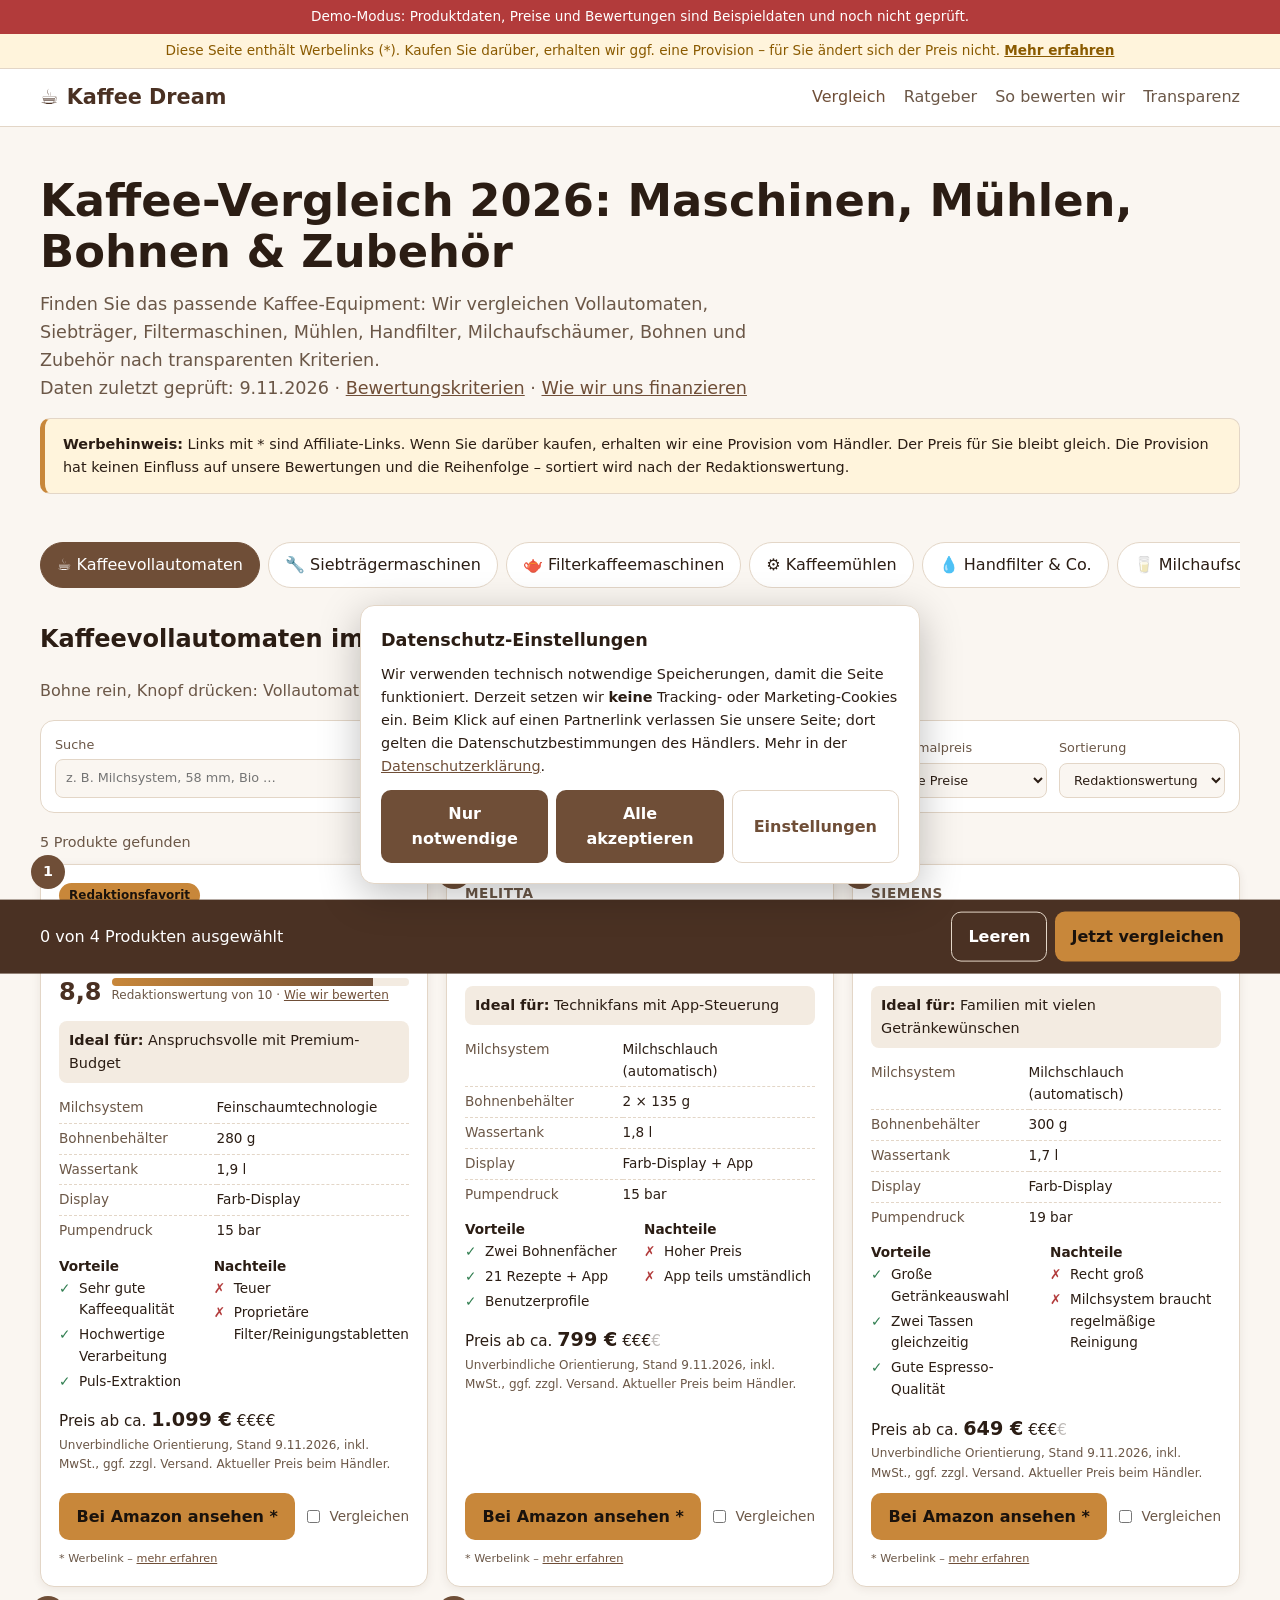
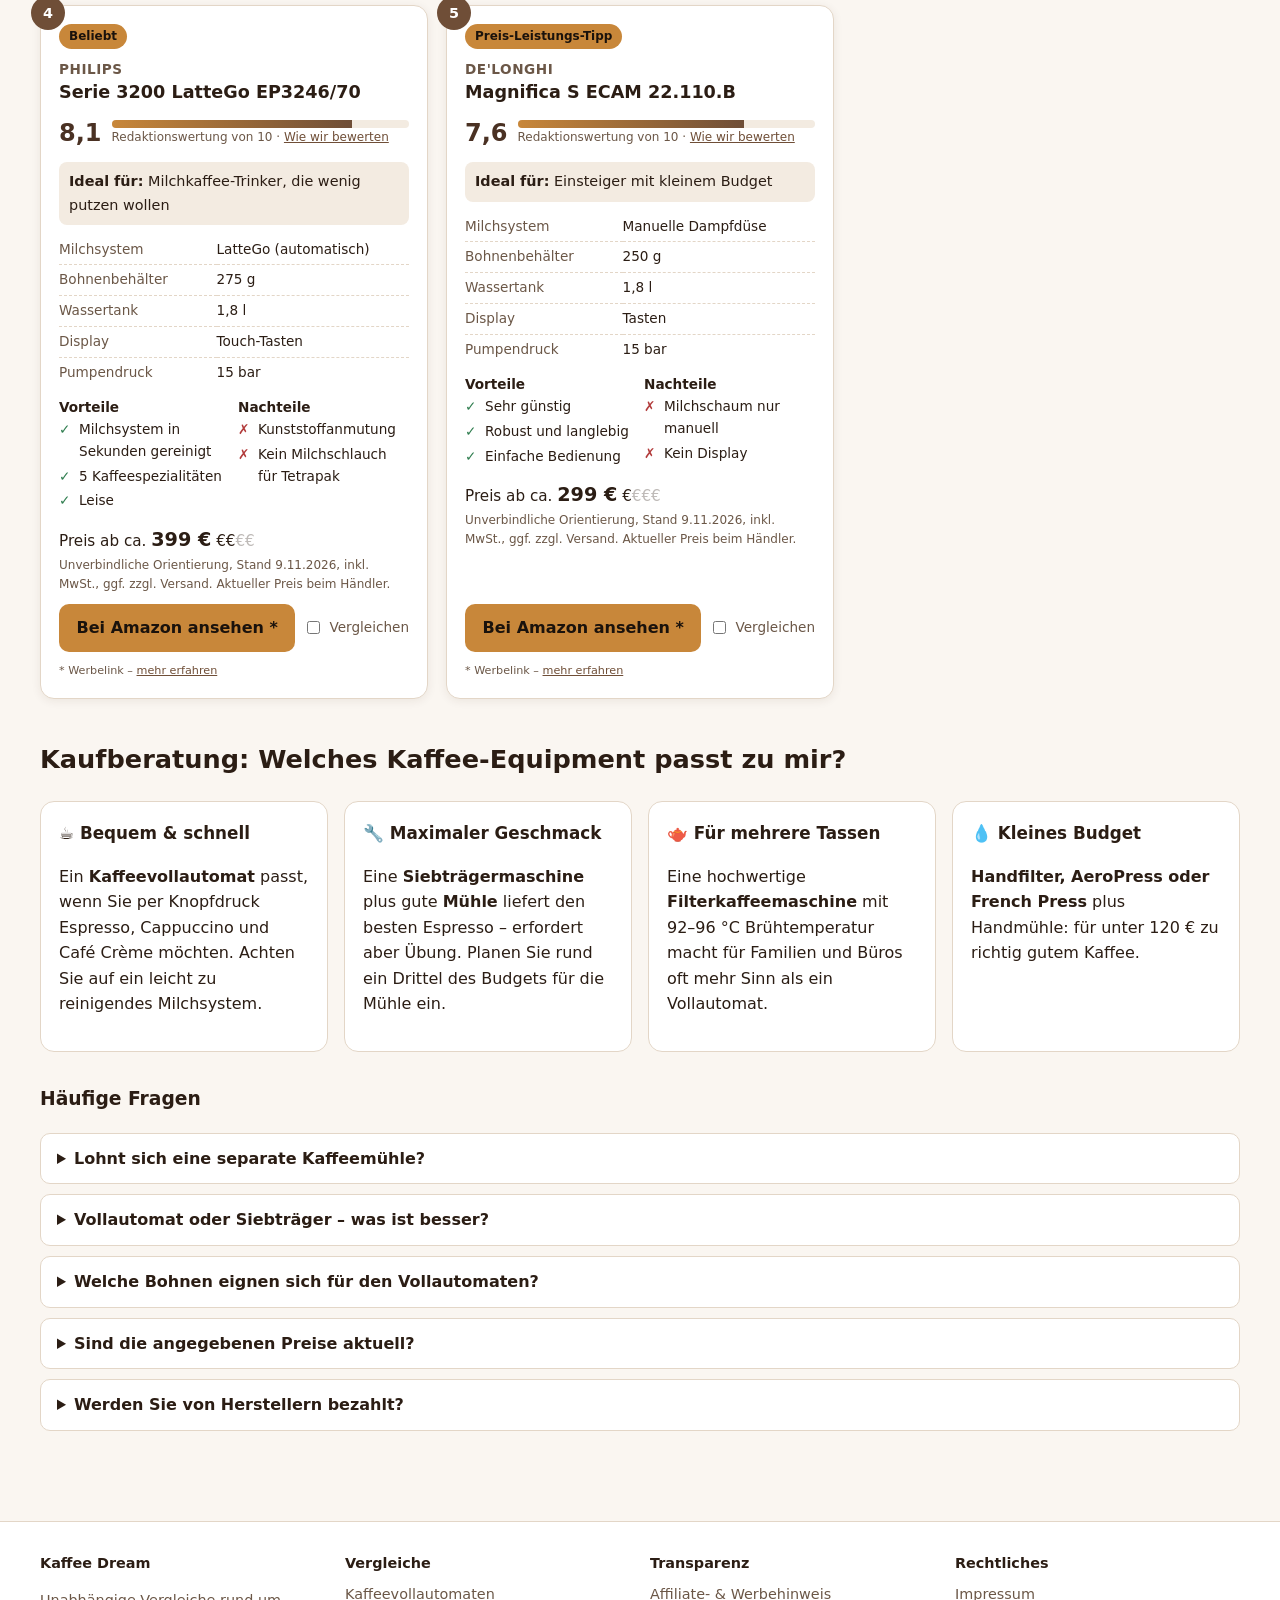
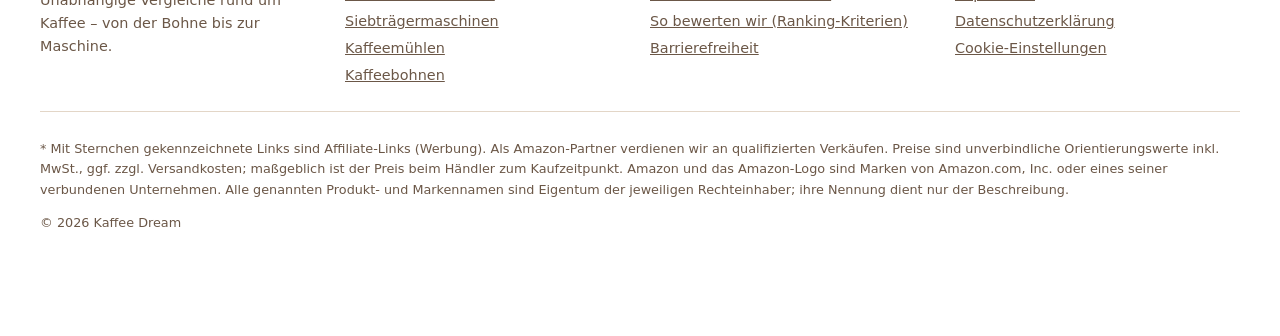
==== index.html @ 74e59c0d "Kaffee-Vergleichsseite für Affiliate-Marketing mit Rechtstexten - Vergleich für 8 Kategorien (Vollau" ====
<!DOCTYPE html>
<html lang="de">
<head>
<meta charset="utf-8">
<meta name="viewport" content="width=device-width, initial-scale=1">
<title>Kaffee-Vergleich 2026: Vollautomaten, Siebträger, Mühlen & Bohnen | Kaffee Dream</title>
<meta name="description" content="Kaffee-Vergleich: Vollautomaten, Siebträger, Filtermaschinen, Mühlen, Bohnen und Zubehör nach transparenten Kriterien. Mit Vergleichsfunktion.">
<meta name="referrer" content="strict-origin-when-cross-origin">
<link rel="stylesheet" href="assets/css/style.css">
<link rel="icon" href="data:image/svg+xml,%3Csvg xmlns='http://www.w3.org/2000/svg' viewBox='0 0 100 100'%3E%3Ctext y='.9em' font-size='90'%3E%E2%98%95%3C/text%3E%3C/svg%3E">
<script type="application/ld+json" id="schema-itemlist">{}</script>
</head>
<body>
<a class="skip-link" href="#main">Zum Inhalt springen</a>
<div class="ad-bar" role="note">Diese Seite enthält Werbelinks (*). Kaufen Sie darüber, erhalten wir ggf. eine Provision – für Sie ändert sich der Preis nicht. <a href="affiliate-hinweis.html">Mehr erfahren</a></div>
<header class="site-header">
  <div class="container">
    <a class="logo" href="index.html" aria-label="Kaffee Dream – Startseite"><span aria-hidden="true">☕</span> Kaffee Dream</a>
    <nav class="main-nav" aria-label="Hauptnavigation"><a href="index.html" aria-current="page">Vergleich</a><a href="index.html#ratgeber">Ratgeber</a><a href="testverfahren.html">So bewerten wir</a><a href="affiliate-hinweis.html">Transparenz</a></nav>
  </div>
</header>
<main id="main">
  <section class="hero container">
    <h1>Kaffee-Vergleich 2026: Maschinen, Mühlen, Bohnen &amp; Zubehör</h1>
    <p>Finden Sie das passende Kaffee-Equipment: Wir vergleichen Vollautomaten, Siebträger, Filtermaschinen, Mühlen, Handfilter, Milchaufschäumer, Bohnen und Zubehör nach transparenten Kriterien.</p>
    <p class="meta-line">Daten zuletzt geprüft: <span data-last-checked>–</span> · <a href="testverfahren.html">Bewertungskriterien</a> · <a href="affiliate-hinweis.html">Wie wir uns finanzieren</a></p>
    <div class="disclosure-box" role="note">
      <strong>Werbehinweis:</strong> Links mit * sind Affiliate-Links. Wenn Sie darüber kaufen, erhalten wir eine Provision vom Händler. Der Preis für Sie bleibt gleich. Die Provision hat keinen Einfluss auf unsere Bewertungen und die Reihenfolge – sortiert wird nach der Redaktionswertung.
    </div>
  </section>

  <section class="container" aria-labelledby="cat-title">
    <div class="tabs" id="tabs" role="tablist" aria-label="Produktkategorien"></div>
    <h2 id="cat-title">Vergleich</h2>
    <p class="cat-intro" id="cat-intro"></p>

    <form class="toolbar" onsubmit="return false" aria-label="Filter und Sortierung">
      <label class="grow">Suche
        <input type="search" id="search" placeholder="z. B. Milchsystem, 58 mm, Bio …" autocomplete="off">
      </label>
      <label>Maximalpreis
        <select id="maxprice">
          <option value="">Alle Preise</option>
          <option value="50">bis 50 €</option>
          <option value="150">bis 150 €</option>
          <option value="300">bis 300 €</option>
          <option value="500">bis 500 €</option>
          <option value="1000">bis 1.000 €</option>
        </select>
      </label>
      <label>Sortierung
        <select id="sort">
          <option value="score">Redaktionswertung</option>
          <option value="priceAsc">Preis aufsteigend</option>
          <option value="priceDesc">Preis absteigend</option>
          <option value="name">Name A–Z</option>
        </select>
      </label>
    </form>

    <p class="result-count" id="result-count" aria-live="polite"></p>
    <div class="grid" id="results" role="tabpanel"></div>
    <noscript><p class="empty">Für den interaktiven Vergleich wird JavaScript benötigt.</p></noscript>
  </section>

  <section class="section container" id="ratgeber" aria-labelledby="ratgeber-title">
    <h2 id="ratgeber-title">Kaufberatung: Welches Kaffee-Equipment passt zu mir?</h2>
    <div class="info-grid">
      <div class="info-box"><h3>☕ Bequem &amp; schnell</h3><p>Ein <strong>Kaffeevollautomat</strong> passt, wenn Sie per Knopfdruck Espresso, Cappuccino und Café Crème möchten. Achten Sie auf ein leicht zu reinigendes Milchsystem.</p></div>
      <div class="info-box"><h3>🔧 Maximaler Geschmack</h3><p>Eine <strong>Siebträgermaschine</strong> plus gute <strong>Mühle</strong> liefert den besten Espresso – erfordert aber Übung. Planen Sie rund ein Drittel des Budgets für die Mühle ein.</p></div>
      <div class="info-box"><h3>🫖 Für mehrere Tassen</h3><p>Eine hochwertige <strong>Filterkaffeemaschine</strong> mit 92–96 °C Brühtemperatur macht für Familien und Büros oft mehr Sinn als ein Vollautomat.</p></div>
      <div class="info-box"><h3>💧 Kleines Budget</h3><p><strong>Handfilter, AeroPress oder French Press</strong> plus Handmühle: für unter 120 € zu richtig gutem Kaffee.</p></div>
    </div>

    <h3 style="margin-top:32px">Häufige Fragen</h3>
    <details><summary>Lohnt sich eine separate Kaffeemühle?</summary><p>Ja, sobald Sie nicht mit einem Vollautomaten arbeiten. Frisch gemahlener Kaffee verliert sein Aroma innerhalb von Minuten – vorgemahlener Kaffee schmeckt spürbar flacher.</p></details>
    <details><summary>Vollautomat oder Siebträger – was ist besser?</summary><p>Das hängt von Ihren Prioritäten ab: Vollautomaten sind komfortabel, Siebträger bieten mehr Geschmack und Kontrolle. Wer wenig Zeit hat, ist mit einem Vollautomaten meist glücklicher.</p></details>
    <details><summary>Welche Bohnen eignen sich für den Vollautomaten?</summary><p>Mittel geröstete Bohnen ohne ölige Oberfläche. Sehr dunkle, ölige Röstungen können das Mahlwerk verkleben.</p></details>
    <details><summary>Sind die angegebenen Preise aktuell?</summary><p>Nein, nicht tagesaktuell. Die Preise sind unverbindliche Orientierungswerte zum angegebenen Stand. Den verbindlichen Preis sehen Sie beim Händler.</p></details>
    <details><summary>Werden Sie von Herstellern bezahlt?</summary><p>Nein. Wir finanzieren uns über Affiliate-Provisionen der Händler. Hersteller können keine Platzierungen kaufen. Details im <a href="affiliate-hinweis.html">Transparenzhinweis</a>.</p></details>
  </section>
</main>

<div class="compare-bar" id="compare-bar" aria-live="polite">
  <div class="container">
    <span id="compare-count"></span>
    <div style="display:flex;gap:8px">
      <button type="button" class="btn btn-ghost" id="compare-clear" style="color:inherit">Leeren</button>
      <button type="button" class="btn btn-primary" id="compare-open">Jetzt vergleichen</button>
    </div>
  </div>
</div>

<dialog id="compare-dialog" aria-labelledby="compare-title">
  <div class="dialog-head">
    <h2 id="compare-title">Produktvergleich</h2>
    <button type="button" class="btn btn-secondary" id="compare-close" aria-label="Vergleich schließen">✕</button>
  </div>
  <div class="dialog-body" id="compare-content"></div>
</dialog>
<footer class="site-footer">
  <div class="container">
    <div class="footer-grid">
      <div>
        <h4>Kaffee Dream</h4>
        <p>Unabhängige Vergleiche rund um Kaffee – von der Bohne bis zur Maschine.</p>
      </div>
      <div>
        <h4>Vergleiche</h4>
        <ul>
          <li><a href="index.html#vollautomat">Kaffeevollautomaten</a></li>
          <li><a href="index.html#siebtraeger">Siebträgermaschinen</a></li>
          <li><a href="index.html#muehle">Kaffeemühlen</a></li>
          <li><a href="index.html#bohnen">Kaffeebohnen</a></li>
        </ul>
      </div>
      <div>
        <h4>Transparenz</h4>
        <ul>
          <li><a href="affiliate-hinweis.html">Affiliate- &amp; Werbehinweis</a></li>
          <li><a href="testverfahren.html">So bewerten wir (Ranking-Kriterien)</a></li>
          <li><a href="barrierefreiheit.html">Barrierefreiheit</a></li>
        </ul>
      </div>
      <div>
        <h4>Rechtliches</h4>
        <ul>
          <li><a href="impressum.html">Impressum</a></li>
          <li><a href="datenschutz.html">Datenschutzerklärung</a></li>
          <li><button type="button" class="link-button" data-open-consent>Cookie-Einstellungen</button></li>
        </ul>
      </div>
    </div>
    <div class="footer-legal">
      <p>* Mit Sternchen gekennzeichnete Links sind Affiliate-Links (Werbung). Als Amazon-Partner verdienen wir an qualifizierten Verkäufen.
      Preise sind unverbindliche Orientierungswerte inkl. MwSt., ggf. zzgl. Versandkosten; maßgeblich ist der Preis beim Händler zum Kaufzeitpunkt.
      Amazon und das Amazon-Logo sind Marken von Amazon.com, Inc. oder eines seiner verbundenen Unternehmen. Alle genannten Produkt- und Markennamen sind Eigentum der jeweiligen Rechteinhaber; ihre Nennung dient nur der Beschreibung.</p>
      <p>© <span data-year>2026</span> Kaffee Dream</p>
    </div>
  </div>
</footer>
<script src="assets/js/config.js"></script>
<script src="assets/js/consent.js"></script>
<script src="data/products.js"></script>
<script src="assets/js/app.js"></script>
</body>
</html>
---- assets/css/style.css ----
/* Kaffee Dream – keine externen Fonts (DSGVO), nur Systemschriften */
:root {
  --bg: #faf6f1;
  --surface: #ffffff;
  --surface-2: #f3ebe1;
  --text: #2b1d14;
  --muted: #6b5747;
  --border: #e3d6c7;
  --brand: #6f4e37;
  --brand-strong: #4a3123;
  --accent: #c8873a;
  --ok: #2f7d4f;
  --bad: #b23b3b;
  --ad: #8a5a00;
  --ad-bg: #fff4dc;
  --radius: 14px;
  --shadow: 0 2px 10px rgba(60, 35, 15, .08);
  --font: system-ui, -apple-system, "Segoe UI", Roboto, "Helvetica Neue", Arial, sans-serif;
}
@media (prefers-color-scheme: dark) {
  :root {
    --bg: #17110d; --surface: #221913; --surface-2: #2c2119; --text: #f3e9df; --muted: #bba795;
    --border: #3c2e24; --brand: #d9a77a; --brand-strong: #f0c9a3; --accent: #e3a35a;
    --ok: #6cc58f; --bad: #ef7d7d; --ad: #ffd27a; --ad-bg: #3a2c10;
    --shadow: 0 2px 10px rgba(0,0,0,.4);
  }
}
* { box-sizing: border-box; }
html { scroll-behavior: smooth; }
body { margin: 0; font-family: var(--font); background: var(--bg); color: var(--text); line-height: 1.6; }
a { color: var(--brand); }
a:hover { color: var(--brand-strong); }
img { max-width: 100%; }
.container { width: min(1200px, 100% - 32px); margin-inline: auto; }
.sr-only { position: absolute; width: 1px; height: 1px; overflow: hidden; clip: rect(0 0 0 0); white-space: nowrap; }
.skip-link { position: absolute; left: -9999px; top: 8px; background: var(--brand); color: #fff; padding: 8px 14px; border-radius: 8px; z-index: 1000; }
.skip-link:focus { left: 8px; }
:focus-visible { outline: 3px solid var(--accent); outline-offset: 2px; }

/* Hinweisleisten */
.ad-bar { background: var(--ad-bg); color: var(--ad); font-size: .85rem; text-align: center; padding: 6px 12px; border-bottom: 1px solid var(--border); }
.ad-bar a { color: inherit; font-weight: 600; }
.demo-bar { background: #b23b3b; color: #fff; font-size: .85rem; text-align: center; padding: 6px 12px; }

/* Header */
.site-header { background: var(--surface); border-bottom: 1px solid var(--border); position: sticky; top: 0; z-index: 50; }
.site-header .container { display: flex; align-items: center; justify-content: space-between; gap: 16px; padding-block: 12px; flex-wrap: wrap; }
.logo { font-weight: 800; font-size: 1.3rem; text-decoration: none; color: var(--brand-strong); display: flex; align-items: center; gap: 8px; }
.main-nav { display: flex; gap: 18px; flex-wrap: wrap; }
.main-nav a { text-decoration: none; color: var(--muted); font-weight: 500; }
.main-nav a:hover, .main-nav a[aria-current="page"] { color: var(--brand); }

/* Hero */
.hero { padding: 48px 0 24px; }
.hero h1 { font-size: clamp(1.8rem, 4vw, 2.8rem); line-height: 1.15; margin: 0 0 12px; }
.hero p { color: var(--muted); max-width: 720px; font-size: 1.1rem; margin: 0; }
.meta-line { font-size: .85rem; color: var(--muted); margin-top: 14px; }

/* Kategorie-Tabs */
.tabs { display: flex; gap: 8px; overflow-x: auto; padding: 8px 0 12px; scrollbar-width: thin; }
.tab { position: relative; flex: 0 0 auto; border: 1px solid var(--border); background: var(--surface); color: var(--text); padding: 9px 16px; border-radius: 999px; cursor: pointer; font: inherit; font-weight: 500; }
.tab[aria-selected="true"] { background: var(--brand); color: #fff; border-color: var(--brand); }
@media (prefers-color-scheme: dark) { .tab[aria-selected="true"] { color: #1a120c; } }

/* Filter */
.toolbar { display: flex; gap: 12px; flex-wrap: wrap; align-items: end; background: var(--surface); border: 1px solid var(--border); border-radius: var(--radius); padding: 14px; margin-bottom: 18px; }
.toolbar label { display: flex; flex-direction: column; font-size: .8rem; color: var(--muted); gap: 4px; }
.toolbar input, .toolbar select { font: inherit; padding: 8px 10px; border-radius: 8px; border: 1px solid var(--border); background: var(--bg); color: var(--text); min-width: 160px; }
.toolbar .grow { flex: 1 1 220px; }
.toolbar .grow input { width: 100%; }
.cat-intro { color: var(--muted); margin: 0 0 16px; }
.result-count { font-size: .9rem; color: var(--muted); margin-bottom: 10px; }

/* Produktkarten */
.grid { display: grid; grid-template-columns: repeat(auto-fill, minmax(290px, 1fr)); gap: 18px; }
.card { background: var(--surface); border: 1px solid var(--border); border-radius: var(--radius); box-shadow: var(--shadow); padding: 18px; display: flex; flex-direction: column; gap: 10px; position: relative; }
.card .rank { position: absolute; top: -10px; left: -10px; background: var(--brand); color: #fff; width: 34px; height: 34px; border-radius: 50%; display: grid; place-items: center; font-weight: 700; font-size: .9rem; }
@media (prefers-color-scheme: dark) { .card .rank { color: #1a120c; } }
.badge { align-self: flex-start; background: var(--accent); color: #1a120c; font-size: .75rem; font-weight: 700; padding: 3px 10px; border-radius: 999px; }
.card h3 { margin: 0; font-size: 1.1rem; line-height: 1.3; }
.card .brand { color: var(--muted); font-size: .85rem; font-weight: 600; text-transform: uppercase; letter-spacing: .04em; }
.score { display: flex; align-items: center; gap: 10px; }
.score-num { font-size: 1.5rem; font-weight: 800; color: var(--brand-strong); }
.score-bar { flex: 1; height: 8px; background: var(--surface-2); border-radius: 99px; overflow: hidden; }
.score-bar span { display: block; height: 100%; background: linear-gradient(90deg, var(--accent), var(--brand)); }
.score-label { font-size: .75rem; color: var(--muted); }
.bestfor { font-size: .9rem; background: var(--surface-2); padding: 8px 10px; border-radius: 8px; }
.specs { width: 100%; border-collapse: collapse; font-size: .85rem; }
.specs th { text-align: left; color: var(--muted); font-weight: 500; padding: 4px 8px 4px 0; width: 45%; vertical-align: top; }
.specs td { padding: 4px 0; }
.specs tr + tr { border-top: 1px dashed var(--border); }
.proscons { display: grid; grid-template-columns: 1fr 1fr; gap: 8px; font-size: .85rem; }
.proscons ul { margin: 0; padding-left: 0; list-style: none; }
.proscons li { padding-left: 20px; position: relative; margin-bottom: 3px; }
.pros li::before { content: "✓"; position: absolute; left: 0; color: var(--ok); font-weight: 700; }
.cons li::before { content: "✗"; position: absolute; left: 0; color: var(--bad); font-weight: 700; }
.price { font-size: .95rem; }
.price strong { font-size: 1.2rem; }
.price small { display: block; color: var(--muted); font-size: .75rem; }
.card-actions { display: flex; gap: 8px; align-items: center; margin-top: auto; flex-wrap: wrap; }
.btn { display: inline-flex; align-items: center; justify-content: center; gap: 6px; border: 0; border-radius: 10px; padding: 11px 16px; font: inherit; font-weight: 700; cursor: pointer; text-decoration: none; }
.btn-primary { background: var(--accent); color: #1a120c; flex: 1; }
.btn-primary:hover { filter: brightness(1.05); color: #1a120c; }
.btn-secondary { background: var(--surface-2); color: var(--text); border: 1px solid var(--border); }
.btn-ghost { background: transparent; color: var(--brand); border: 1px solid var(--border); }
.compare-toggle { display: flex; align-items: center; gap: 6px; font-size: .85rem; color: var(--muted); cursor: pointer; }
.ad-note { font-size: .7rem; color: var(--muted); }
.empty { padding: 40px; text-align: center; color: var(--muted); }

/* Vergleichsleiste */
.compare-bar { position: fixed; bottom: 0; left: 0; right: 0; background: var(--brand-strong); color: #fff; padding: 12px 0; z-index: 60; transform: translateY(100%); transition: transform .25s; }
.compare-bar.visible { transform: translateY(0); }
.compare-bar .container { display: flex; align-items: center; justify-content: space-between; gap: 12px; flex-wrap: wrap; }
.compare-bar .btn-primary { flex: 0 0 auto; }
@media (prefers-color-scheme: dark) { .compare-bar { color: #1a120c; } }

/* Dialog / Vergleichstabelle */
dialog { border: 0; border-radius: var(--radius); padding: 0; max-width: min(1100px, 96vw); width: 100%; background: var(--surface); color: var(--text); box-shadow: 0 20px 60px rgba(0,0,0,.35); }
dialog::backdrop { background: rgba(20, 10, 5, .55); }
.dialog-head { display: flex; justify-content: space-between; align-items: center; padding: 16px 20px; border-bottom: 1px solid var(--border); position: sticky; top: 0; background: var(--surface); }
.dialog-head h2 { margin: 0; font-size: 1.2rem; }
.dialog-body { padding: 16px 20px 20px; overflow-x: auto; }
.compare-table { border-collapse: collapse; width: 100%; min-width: 600px; font-size: .9rem; }
.compare-table th, .compare-table td { border-bottom: 1px solid var(--border); padding: 10px; text-align: left; vertical-align: top; }
.compare-table thead th { background: var(--surface-2); }
.compare-table tbody th { color: var(--muted); font-weight: 500; width: 160px; }
.best { color: var(--ok); font-weight: 700; }

/* Infoboxen & Ratgeber */
.section { padding: 40px 0; }
.section h2 { font-size: 1.6rem; margin-top: 0; }
.info-grid { display: grid; grid-template-columns: repeat(auto-fit, minmax(240px, 1fr)); gap: 16px; }
.info-box { background: var(--surface); border: 1px solid var(--border); border-radius: var(--radius); padding: 18px; }
.info-box h3 { margin-top: 0; font-size: 1.05rem; }
.disclosure-box { background: var(--ad-bg); border: 1px solid var(--border); border-left: 5px solid var(--accent); border-radius: 10px; padding: 14px 18px; font-size: .9rem; margin: 16px 0; }
details { background: var(--surface); border: 1px solid var(--border); border-radius: 10px; padding: 12px 16px; margin-bottom: 10px; }
summary { cursor: pointer; font-weight: 600; }

/* Rechtstexte */
.legal { max-width: 820px; padding: 32px 0 60px; }
.legal h1 { font-size: 2rem; }
.legal h2 { margin-top: 2em; font-size: 1.3rem; }
.legal h3 { margin-top: 1.5em; font-size: 1.05rem; }
.legal .placeholder { background: #ffe9a8; color: #5b3d00; padding: 0 4px; border-radius: 4px; }
.legal table { border-collapse: collapse; width: 100%; font-size: .9rem; }
.legal td, .legal th { border: 1px solid var(--border); padding: 8px; text-align: left; vertical-align: top; }

/* Footer */
.site-footer { background: var(--surface); border-top: 1px solid var(--border); margin-top: 40px; padding: 30px 0 90px; font-size: .9rem; color: var(--muted); }
.footer-grid { display: grid; grid-template-columns: repeat(auto-fit, minmax(200px, 1fr)); gap: 20px; }
.site-footer h4 { color: var(--text); margin: 0 0 8px; }
.site-footer ul { list-style: none; padding: 0; margin: 0; }
.site-footer li { margin-bottom: 4px; }
.site-footer a { color: var(--muted); }
.link-button { background: none; border: 0; padding: 0; font: inherit; color: var(--muted); text-decoration: underline; cursor: pointer; }
.footer-legal { margin-top: 20px; font-size: .8rem; border-top: 1px solid var(--border); padding-top: 14px; }

/* Cookie-Banner */
.consent { position: fixed; inset: auto 16px 16px 16px; max-width: 560px; margin-inline: auto; background: var(--surface); color: var(--text); border: 1px solid var(--border); border-radius: var(--radius); box-shadow: 0 10px 40px rgba(0,0,0,.25); padding: 20px; z-index: 100; }
.consent[hidden] { display: none; }
.consent h2 { margin: 0 0 8px; font-size: 1.1rem; }
.consent p { margin: 0 0 12px; font-size: .9rem; }
.consent-options { display: none; margin: 10px 0; }
.consent.show-options .consent-options { display: block; }
.consent-options label { display: flex; gap: 10px; align-items: flex-start; padding: 8px 0; border-top: 1px solid var(--border); font-size: .9rem; }
.consent-actions { display: flex; gap: 8px; flex-wrap: wrap; }
.consent-actions .btn { flex: 1 1 140px; }
/* Gleichwertige Gestaltung von Annehmen/Ablehnen (keine Dark Patterns) */
.consent-actions .btn-accept, .consent-actions .btn-reject { background: var(--brand); color: #fff; }
@media (prefers-color-scheme: dark) { .consent-actions .btn-accept, .consent-actions .btn-reject { color: #1a120c; } }

@media (max-width: 600px) {
  .proscons { grid-template-columns: 1fr; }
  .main-nav { gap: 12px; font-size: .9rem; }
}
@media print {
  .site-header, .compare-bar, .consent, .tabs, .toolbar { display: none !important; }
}
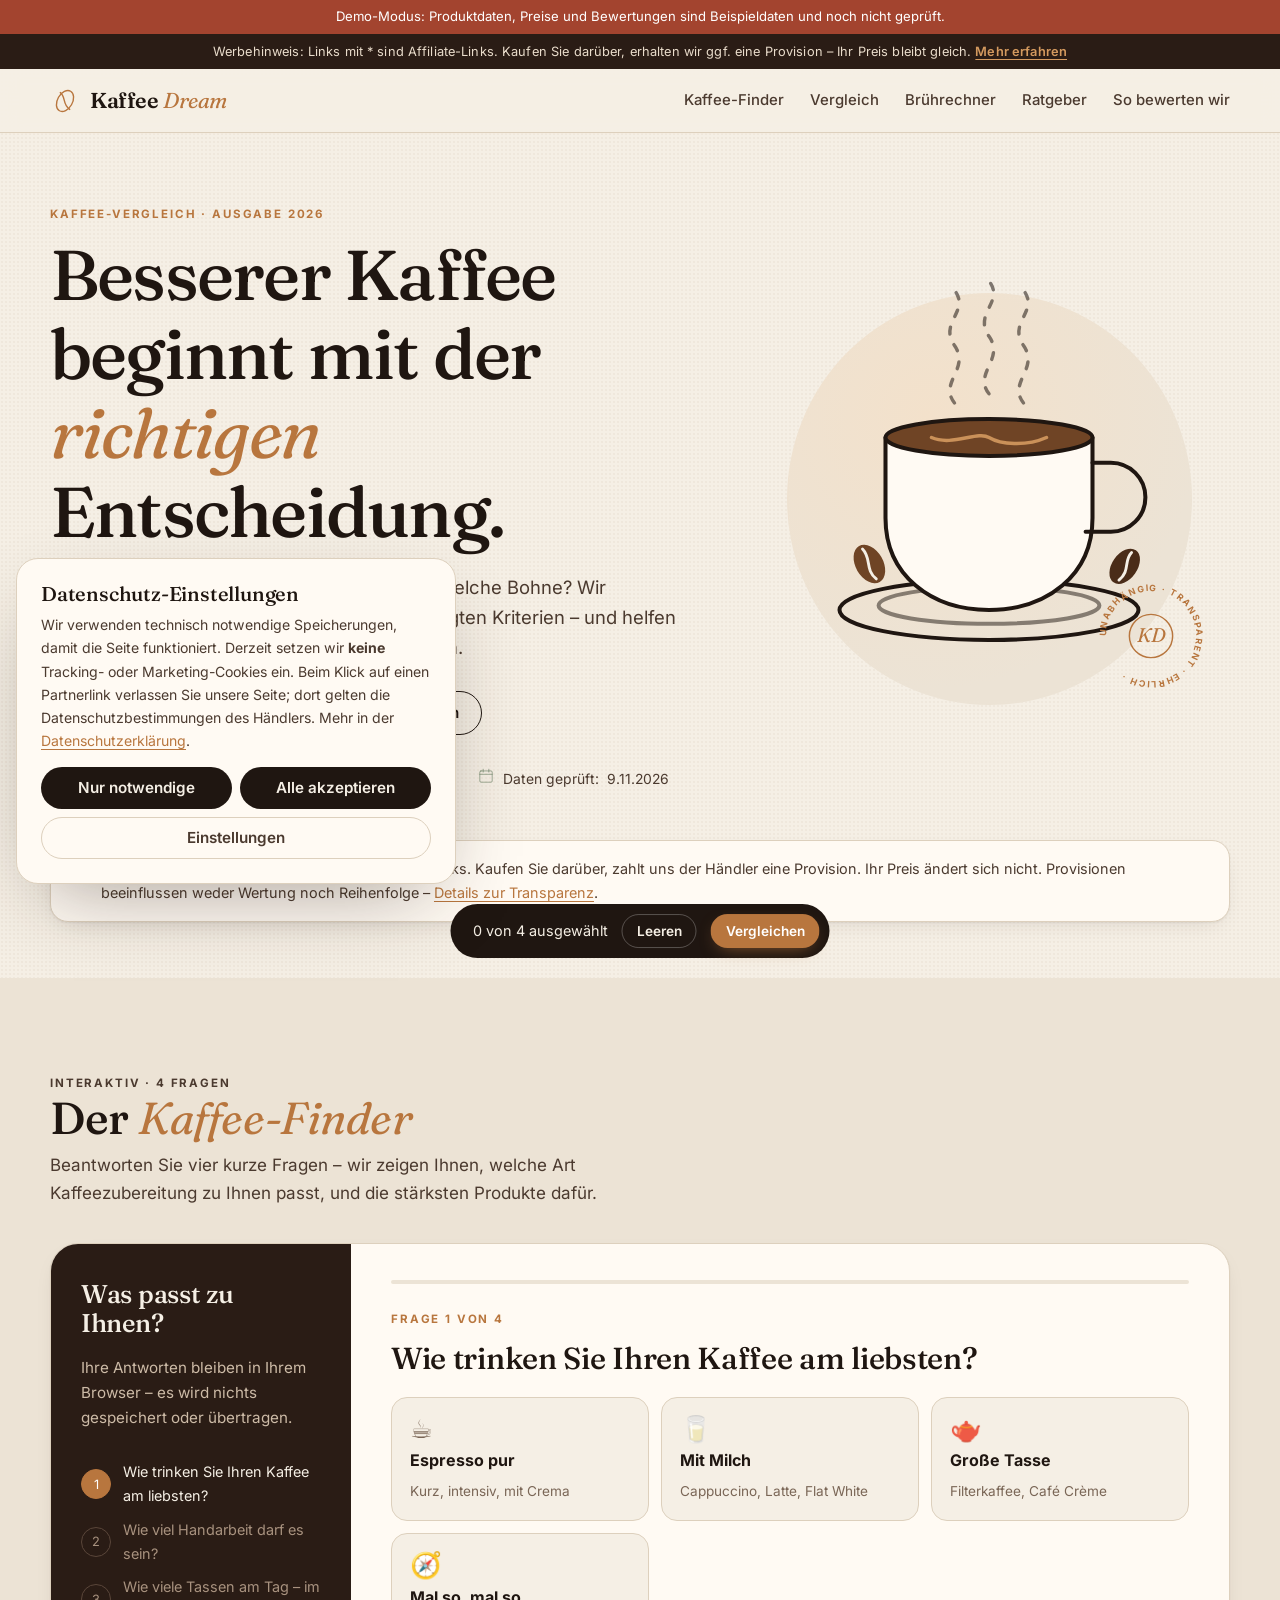
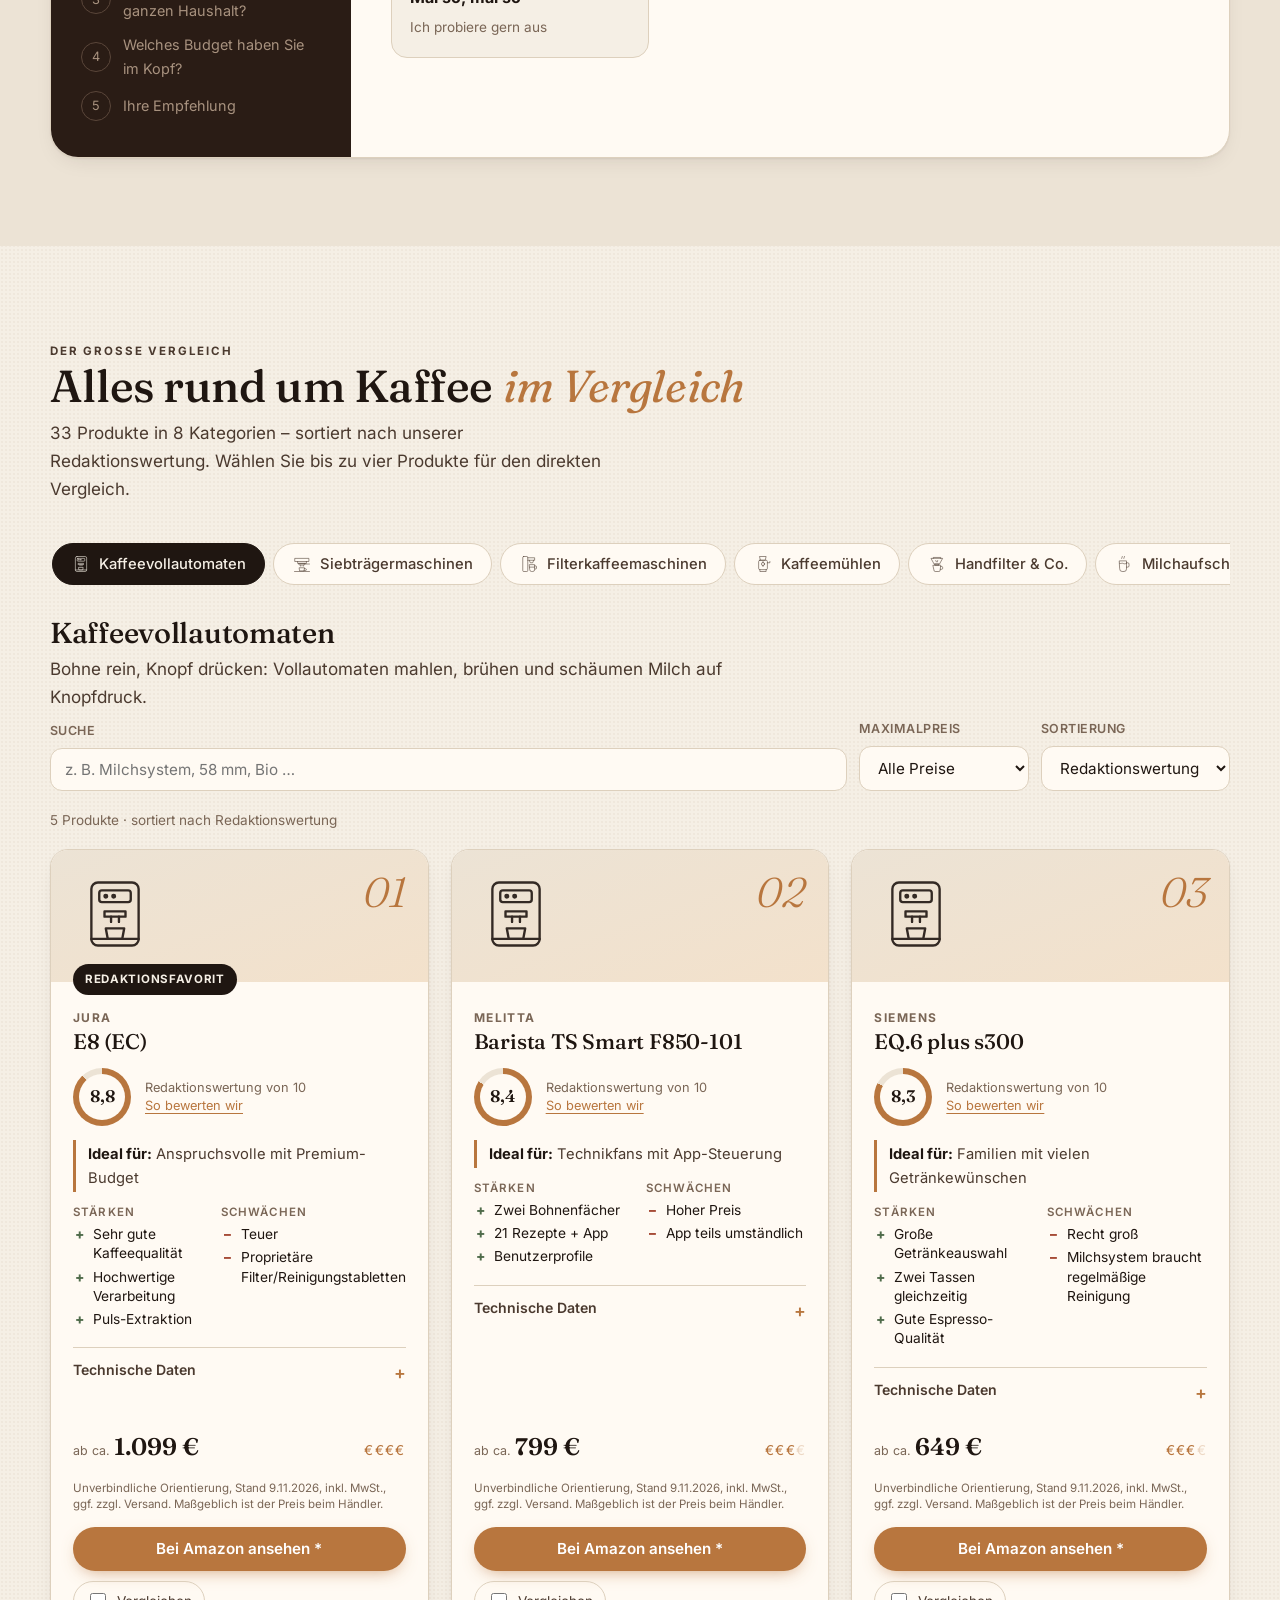
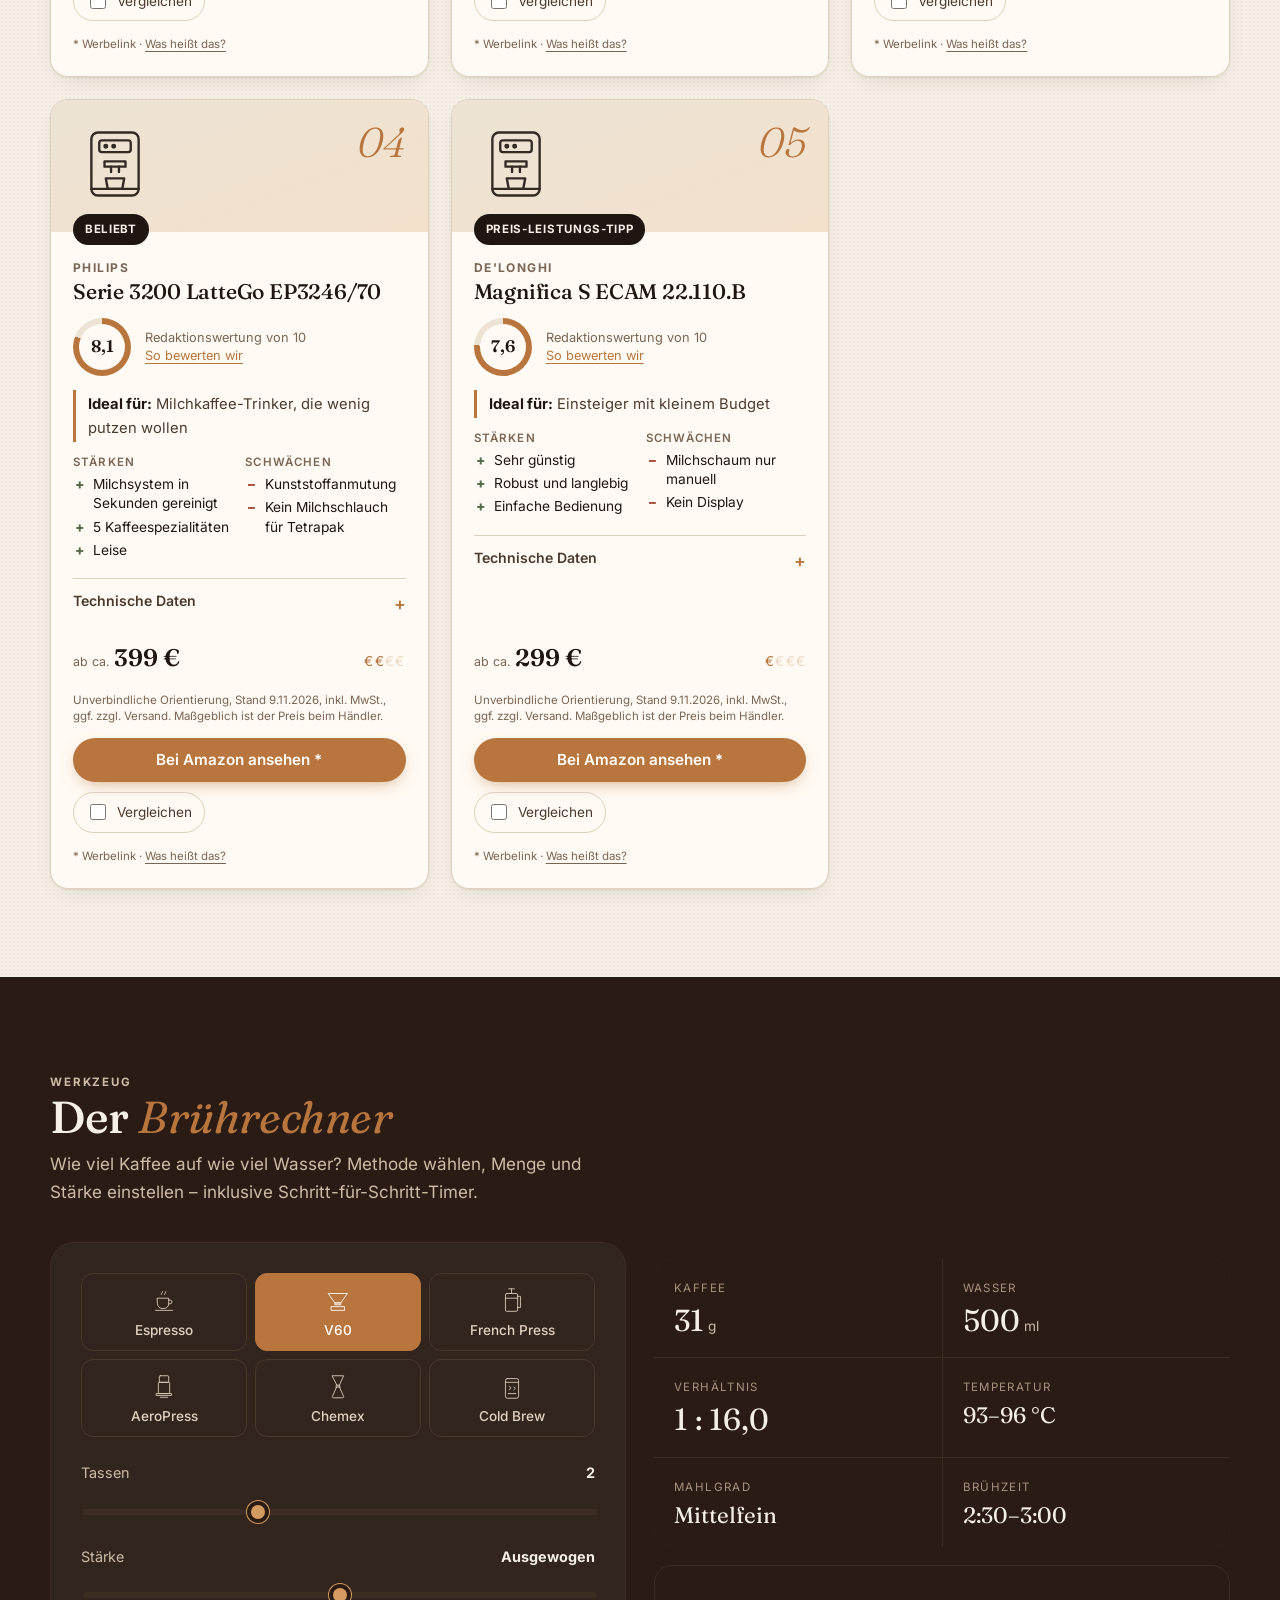
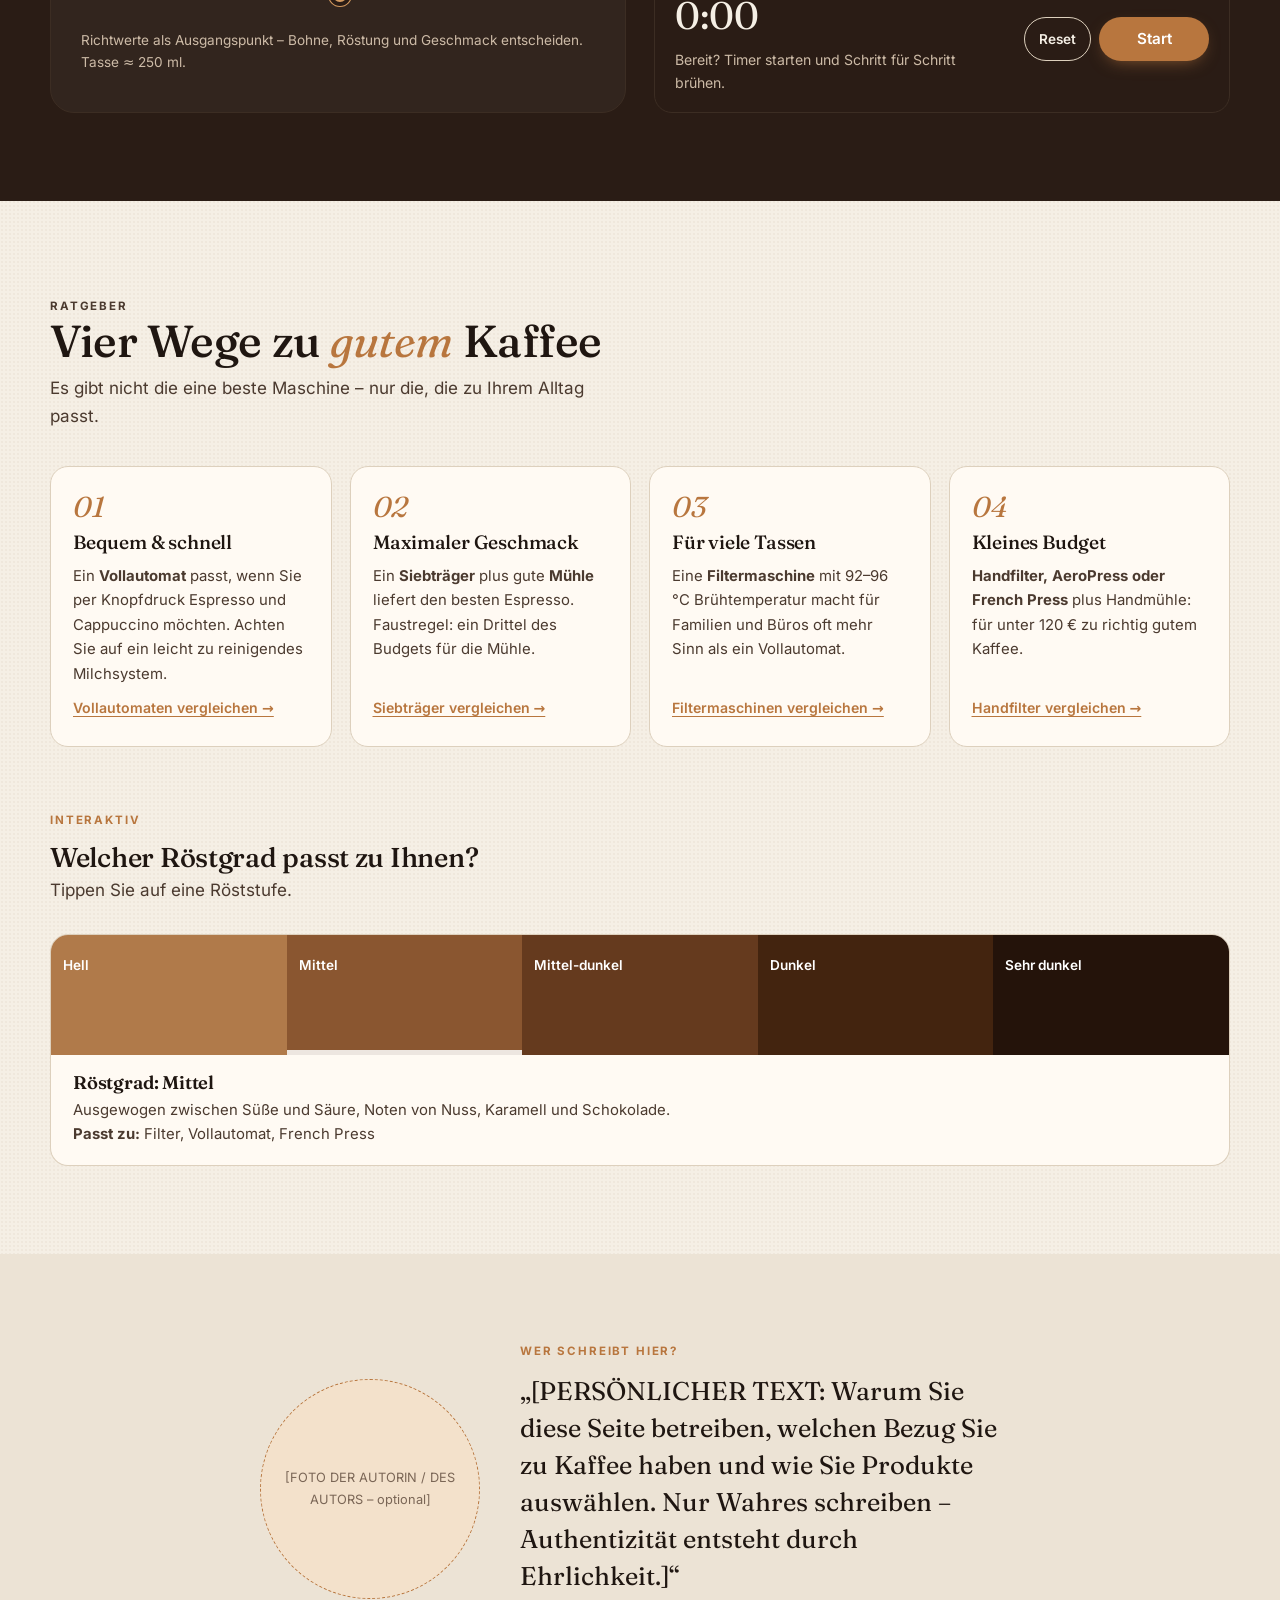
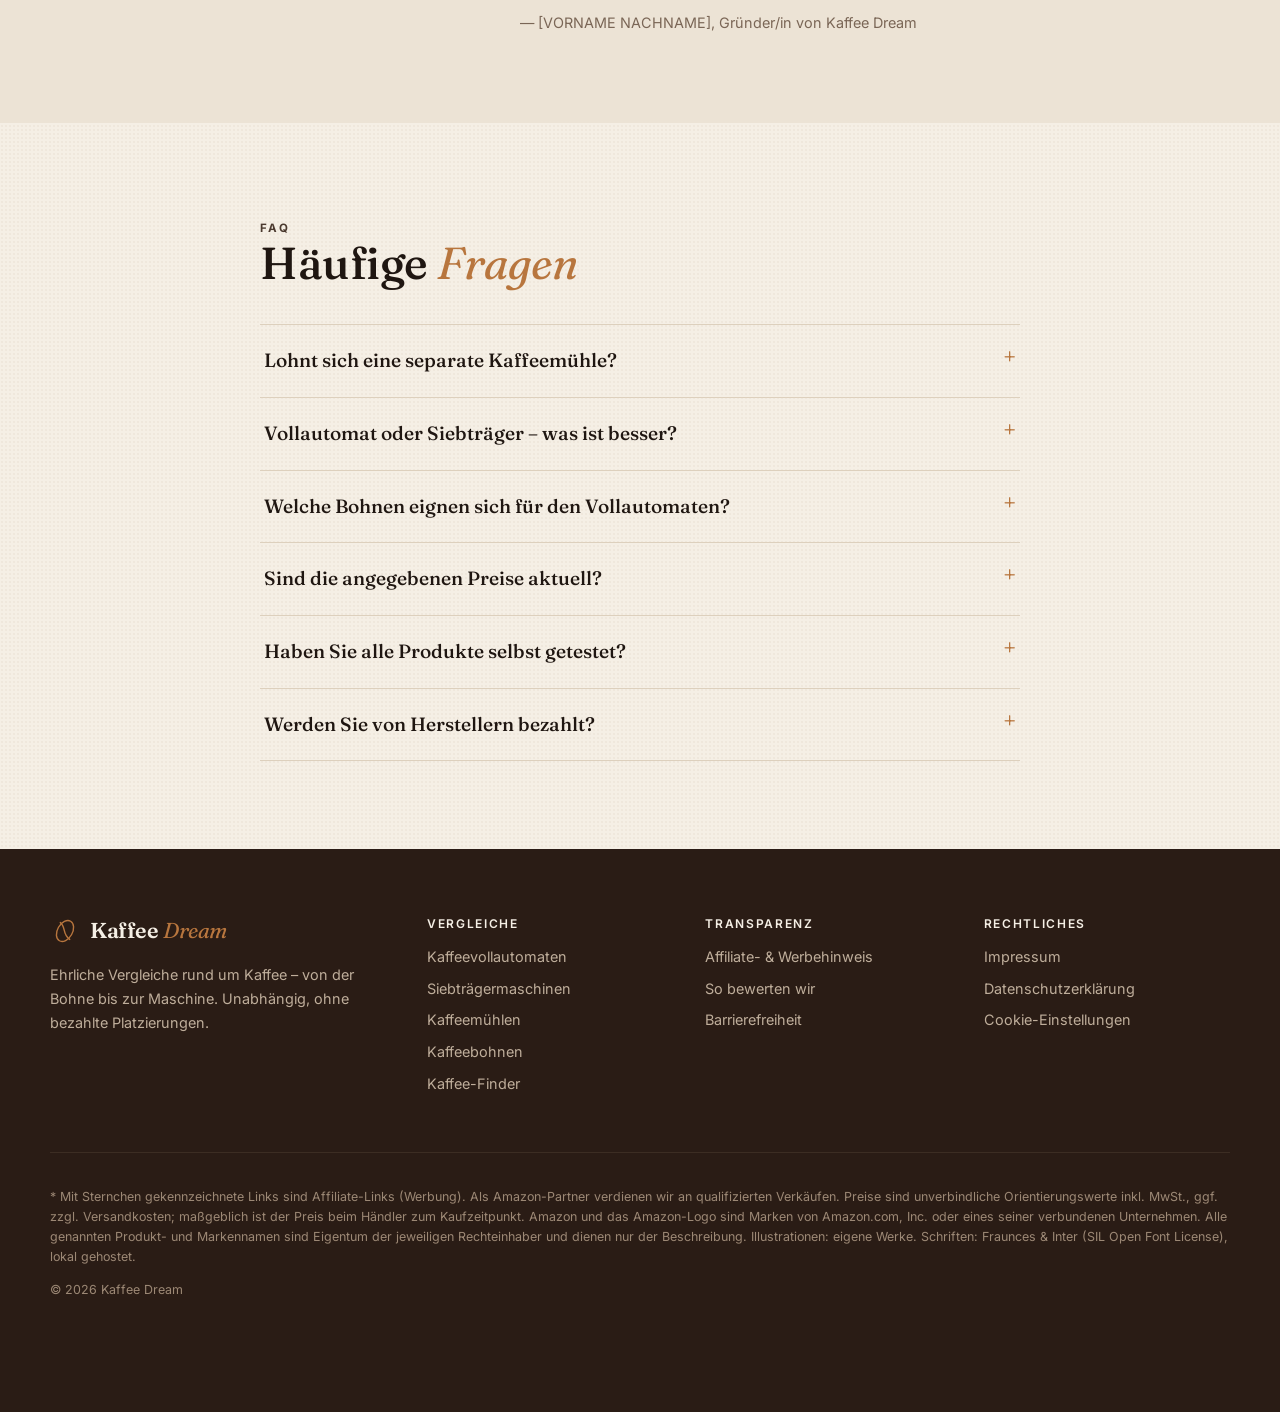
==== commit 830c64e2: "Interaktives Premium-Redesign: Kaffee-Finder, Brührechner, Röstgrad-Explorer - Editoriales Design mi" ====
--- a/index.html
+++ b/index.html
@@ -6,104 +6,226 @@
 <title>Kaffee-Vergleich 2026: Vollautomaten, Siebträger, Mühlen & Bohnen | Kaffee Dream</title>
 <meta name="description" content="Kaffee-Vergleich: Vollautomaten, Siebträger, Filtermaschinen, Mühlen, Bohnen und Zubehör nach transparenten Kriterien. Mit Vergleichsfunktion.">
 <meta name="referrer" content="strict-origin-when-cross-origin">
+<meta name="theme-color" content="#2a1c15">
+<link rel="preload" href="assets/fonts/fraunces-latin-wght-normal.woff2" as="font" type="font/woff2" crossorigin>
+<link rel="preload" href="assets/fonts/inter-latin-wght-normal.woff2" as="font" type="font/woff2" crossorigin>
 <link rel="stylesheet" href="assets/css/style.css">
-<link rel="icon" href="data:image/svg+xml,%3Csvg xmlns='http://www.w3.org/2000/svg' viewBox='0 0 100 100'%3E%3Ctext y='.9em' font-size='90'%3E%E2%98%95%3C/text%3E%3C/svg%3E">
+<link rel="icon" href="data:image/svg+xml,%3Csvg xmlns='http://www.w3.org/2000/svg' viewBox='0 0 64 64'%3E%3Ccircle cx='32' cy='32' r='32' fill='%232a1c15'/%3E%3Cellipse cx='32' cy='32' rx='12' ry='19' transform='rotate(30 32 32)' fill='none' stroke='%23d49a5f' stroke-width='4'/%3E%3Cpath d='M24 17c10 7 3 21 16 30' fill='none' stroke='%23d49a5f' stroke-width='4' stroke-linecap='round'/%3E%3C/svg%3E">
 <script type="application/ld+json" id="schema-itemlist">{}</script>
 </head>
 <body>
 <a class="skip-link" href="#main">Zum Inhalt springen</a>
-<div class="ad-bar" role="note">Diese Seite enthält Werbelinks (*). Kaufen Sie darüber, erhalten wir ggf. eine Provision – für Sie ändert sich der Preis nicht. <a href="affiliate-hinweis.html">Mehr erfahren</a></div>
+<div class="ad-bar" role="note">Werbehinweis: Links mit * sind Affiliate-Links. Kaufen Sie darüber, erhalten wir ggf. eine Provision – Ihr Preis bleibt gleich. <a href="affiliate-hinweis.html">Mehr erfahren</a></div>
 <header class="site-header">
   <div class="container">
-    <a class="logo" href="index.html" aria-label="Kaffee Dream – Startseite"><span aria-hidden="true">☕</span> Kaffee Dream</a>
-    <nav class="main-nav" aria-label="Hauptnavigation"><a href="index.html" aria-current="page">Vergleich</a><a href="index.html#ratgeber">Ratgeber</a><a href="testverfahren.html">So bewerten wir</a><a href="affiliate-hinweis.html">Transparenz</a></nav>
+    <a class="logo" href="index.html" aria-label="Kaffee Dream – Startseite"><svg viewBox="0 0 64 64" fill="none" stroke="currentColor" stroke-width="3" stroke-linecap="round" stroke-linejoin="round" aria-hidden="true"><ellipse cx="32" cy="32" rx="16" ry="24" transform="rotate(30 32 32)"/><path d="M22 14c12 8 4 26 20 36"/></svg><span>Kaffee <em>Dream</em></span></a>
+    <button class="nav-toggle" type="button" aria-expanded="false" aria-controls="main-nav">Menü</button>
+    <nav class="main-nav" id="main-nav" aria-label="Hauptnavigation"><a href="index.html#finder">Kaffee-Finder</a><a href="index.html#vergleich">Vergleich</a><a href="index.html#brueh-rechner">Brührechner</a><a href="index.html#ratgeber">Ratgeber</a><a href="testverfahren.html">So bewerten wir</a></nav>
   </div>
 </header>
 <main id="main">
-  <section class="hero container">
-    <h1>Kaffee-Vergleich 2026: Maschinen, Mühlen, Bohnen &amp; Zubehör</h1>
-    <p>Finden Sie das passende Kaffee-Equipment: Wir vergleichen Vollautomaten, Siebträger, Filtermaschinen, Mühlen, Handfilter, Milchaufschäumer, Bohnen und Zubehör nach transparenten Kriterien.</p>
-    <p class="meta-line">Daten zuletzt geprüft: <span data-last-checked>–</span> · <a href="testverfahren.html">Bewertungskriterien</a> · <a href="affiliate-hinweis.html">Wie wir uns finanzieren</a></p>
-    <div class="disclosure-box" role="note">
-      <strong>Werbehinweis:</strong> Links mit * sind Affiliate-Links. Wenn Sie darüber kaufen, erhalten wir eine Provision vom Händler. Der Preis für Sie bleibt gleich. Die Provision hat keinen Einfluss auf unsere Bewertungen und die Reihenfolge – sortiert wird nach der Redaktionswertung.
-    </div>
-  </section>
-
-  <section class="container" aria-labelledby="cat-title">
-    <div class="tabs" id="tabs" role="tablist" aria-label="Produktkategorien"></div>
-    <h2 id="cat-title">Vergleich</h2>
-    <p class="cat-intro" id="cat-intro"></p>
-
-    <form class="toolbar" onsubmit="return false" aria-label="Filter und Sortierung">
-      <label class="grow">Suche
-        <input type="search" id="search" placeholder="z. B. Milchsystem, 58 mm, Bio …" autocomplete="off">
-      </label>
-      <label>Maximalpreis
-        <select id="maxprice">
-          <option value="">Alle Preise</option>
-          <option value="50">bis 50 €</option>
-          <option value="150">bis 150 €</option>
-          <option value="300">bis 300 €</option>
-          <option value="500">bis 500 €</option>
-          <option value="1000">bis 1.000 €</option>
-        </select>
-      </label>
-      <label>Sortierung
-        <select id="sort">
-          <option value="score">Redaktionswertung</option>
-          <option value="priceAsc">Preis aufsteigend</option>
-          <option value="priceDesc">Preis absteigend</option>
-          <option value="name">Name A–Z</option>
-        </select>
-      </label>
-    </form>
-
-    <p class="result-count" id="result-count" aria-live="polite"></p>
-    <div class="grid" id="results" role="tabpanel"></div>
-    <noscript><p class="empty">Für den interaktiven Vergleich wird JavaScript benötigt.</p></noscript>
-  </section>
-
-  <section class="section container" id="ratgeber" aria-labelledby="ratgeber-title">
-    <h2 id="ratgeber-title">Kaufberatung: Welches Kaffee-Equipment passt zu mir?</h2>
-    <div class="info-grid">
-      <div class="info-box"><h3>☕ Bequem &amp; schnell</h3><p>Ein <strong>Kaffeevollautomat</strong> passt, wenn Sie per Knopfdruck Espresso, Cappuccino und Café Crème möchten. Achten Sie auf ein leicht zu reinigendes Milchsystem.</p></div>
-      <div class="info-box"><h3>🔧 Maximaler Geschmack</h3><p>Eine <strong>Siebträgermaschine</strong> plus gute <strong>Mühle</strong> liefert den besten Espresso – erfordert aber Übung. Planen Sie rund ein Drittel des Budgets für die Mühle ein.</p></div>
-      <div class="info-box"><h3>🫖 Für mehrere Tassen</h3><p>Eine hochwertige <strong>Filterkaffeemaschine</strong> mit 92–96 °C Brühtemperatur macht für Familien und Büros oft mehr Sinn als ein Vollautomat.</p></div>
-      <div class="info-box"><h3>💧 Kleines Budget</h3><p><strong>Handfilter, AeroPress oder French Press</strong> plus Handmühle: für unter 120 € zu richtig gutem Kaffee.</p></div>
-    </div>
-
-    <h3 style="margin-top:32px">Häufige Fragen</h3>
-    <details><summary>Lohnt sich eine separate Kaffeemühle?</summary><p>Ja, sobald Sie nicht mit einem Vollautomaten arbeiten. Frisch gemahlener Kaffee verliert sein Aroma innerhalb von Minuten – vorgemahlener Kaffee schmeckt spürbar flacher.</p></details>
-    <details><summary>Vollautomat oder Siebträger – was ist besser?</summary><p>Das hängt von Ihren Prioritäten ab: Vollautomaten sind komfortabel, Siebträger bieten mehr Geschmack und Kontrolle. Wer wenig Zeit hat, ist mit einem Vollautomaten meist glücklicher.</p></details>
-    <details><summary>Welche Bohnen eignen sich für den Vollautomaten?</summary><p>Mittel geröstete Bohnen ohne ölige Oberfläche. Sehr dunkle, ölige Röstungen können das Mahlwerk verkleben.</p></details>
-    <details><summary>Sind die angegebenen Preise aktuell?</summary><p>Nein, nicht tagesaktuell. Die Preise sind unverbindliche Orientierungswerte zum angegebenen Stand. Den verbindlichen Preis sehen Sie beim Händler.</p></details>
-    <details><summary>Werden Sie von Herstellern bezahlt?</summary><p>Nein. Wir finanzieren uns über Affiliate-Provisionen der Händler. Hersteller können keine Platzierungen kaufen. Details im <a href="affiliate-hinweis.html">Transparenzhinweis</a>.</p></details>
+  <section class="hero">
+    <div class="container hero-grid">
+      <div>
+        <p class="eyebrow">Kaffee-Vergleich · Ausgabe 2026</p>
+        <h1>Besserer Kaffee beginnt mit der <em>richtigen</em> Entscheidung.</h1>
+        <p class="lead">Vollautomat oder Siebträger? Welche Mühle, welche Bohne? Wir vergleichen Kaffee-Equipment nach offengelegten Kriterien – und helfen Ihnen in zwei Minuten, das Passende zu finden.</p>
+        <div class="hero-actions">
+          <a class="btn btn-crema" href="#finder">Kaffee-Finder starten →</a>
+          <a class="btn btn-outline" href="#vergleich">Direkt zum Vergleich</a>
+        </div>
+        <ul class="trust">
+          <li><span data-icon="check"></span>Keine bezahlten Platzierungen</li>
+          <li><span data-icon="scale"></span>Kriterien offengelegt</li>
+          <li><span data-icon="calendar"></span>Daten geprüft: <span data-last-checked>–</span></li>
+        </ul>
+      </div>
+      <div class="hero-art"><div class="disc"></div><svg class="cup" viewBox="0 0 400 400" fill="none" stroke="currentColor" stroke-width="3.5" stroke-linecap="round" stroke-linejoin="round" aria-hidden="true">
+  <g class="steam" stroke-width="3">
+    <path d="M170 120c-14-18 14-30 0-50s14-30 0-48"/>
+    <path d="M200 112c-14-18 14-30 0-50s14-30 0-48"/>
+    <path d="M230 120c-14-18 14-30 0-50s14-30 0-48"/>
+  </g>
+  <ellipse cx="200" cy="300" rx="130" ry="26"/>
+  <ellipse cx="200" cy="296" rx="96" ry="16" opacity=".5"/>
+  <path d="M110 150h180v70c0 50-40 80-90 80s-90-30-90-80z" fill="var(--card)"/>
+  <ellipse cx="200" cy="150" rx="90" ry="16" fill="#6f4425" stroke="currentColor"/>
+  <path d="M150 150c18 8 40-6 50 0s32 8 50 0" stroke="#d49a5f" stroke-width="3" opacity=".9"/>
+  <path d="M290 172h16a30 30 0 0 1 0 60h-22"/>
+  <ellipse cx="96" cy="260" rx="12" ry="18" transform="rotate(-30 96 260)" fill="#6f4425" stroke="none"/>
+  <path d="M90 247c8 8 2 18 12 26" stroke="var(--paper)" stroke-width="2.5"/>
+  <ellipse cx="318" cy="262" rx="11" ry="17" transform="rotate(35 318 262)" fill="#4a2c18" stroke="none"/>
+  <path d="M324 250c-7 7-1 16-11 24" stroke="var(--paper)" stroke-width="2.5"/>
+</svg><svg class="stamp" viewBox="0 0 120 120" aria-hidden="true"><defs><path id="circ" d="M60 60m-46 0a46 46 0 1 1 92 0a46 46 0 1 1-92 0"/></defs>
+<text font-family="Inter, sans-serif" font-size="9" font-weight="700" letter-spacing="1.5" fill="currentColor"><textPath href="#circ">UNABHÄNGIG · TRANSPARENT · EHRLICH · </textPath></text>
+<circle cx="60" cy="60" r="22" fill="none" stroke="currentColor" stroke-width="1.5"/><text x="60" y="66" text-anchor="middle" font-family="Fraunces, serif" font-style="italic" font-size="20" fill="currentColor">KD</text></svg></div>
+    </div>
+    <div class="container" style="margin-top:48px">
+      <div class="disclosure" role="note"><span data-icon="info"></span><div><strong>So finanzieren wir uns:</strong> Links mit * sind Affiliate-Links. Kaufen Sie darüber, zahlt uns der Händler eine Provision. Ihr Preis ändert sich nicht. Provisionen beeinflussen weder Wertung noch Reihenfolge – <a href="affiliate-hinweis.html">Details zur Transparenz</a>.</div></div>
+    </div>
+  </section>
+
+  <section class="section tint" id="finder-section" aria-labelledby="finder-title">
+    <div class="container">
+      <div class="section-head reveal">
+        <div><p class="eyebrow">Interaktiv · 4 Fragen</p><h2 id="finder-title">Der <em>Kaffee-Finder</em></h2>
+        <p>Beantworten Sie vier kurze Fragen – wir zeigen Ihnen, welche Art Kaffeezubereitung zu Ihnen passt, und die stärksten Produkte dafür.</p></div>
+      </div>
+      <div class="finder reveal" id="finder">
+        <aside class="finder-side">
+          <h3>Was passt zu Ihnen?</h3>
+          <p>Ihre Antworten bleiben in Ihrem Browser – es wird nichts gespeichert oder übertragen.</p>
+          <ol class="steps"></ol>
+        </aside>
+        <div class="finder-main" aria-live="polite"></div>
+      </div>
+      <noscript><p>Der Kaffee-Finder benötigt JavaScript.</p></noscript>
+    </div>
+  </section>
+
+  <section class="section" id="vergleich" aria-labelledby="vergleich-title">
+    <div class="container">
+      <div class="section-head reveal">
+        <div><p class="eyebrow">Der große Vergleich</p><h2 id="vergleich-title">Alles rund um Kaffee <em>im Vergleich</em></h2>
+        <p><span data-product-count>34</span> Produkte in 8 Kategorien – sortiert nach unserer Redaktionswertung. Wählen Sie bis zu vier Produkte für den direkten Vergleich.</p></div>
+      </div>
+      <div class="tabs" id="tabs" role="tablist" aria-label="Produktkategorien"></div>
+      <h3 id="cat-title" style="font-size:1.8rem;font-weight:500;margin:18px 0 6px">Vergleich</h3>
+      <p class="cat-intro" id="cat-intro"></p>
+      <form class="toolbar" onsubmit="return false" aria-label="Filter und Sortierung">
+        <label class="field grow">Suche
+          <input type="search" id="search" placeholder="z. B. Milchsystem, 58 mm, Bio …" autocomplete="off">
+        </label>
+        <label class="field">Maximalpreis
+          <select id="maxprice">
+            <option value="">Alle Preise</option>
+            <option value="50">bis 50 €</option>
+            <option value="150">bis 150 €</option>
+            <option value="300">bis 300 €</option>
+            <option value="500">bis 500 €</option>
+            <option value="1000">bis 1.000 €</option>
+          </select>
+        </label>
+        <label class="field">Sortierung
+          <select id="sort">
+            <option value="score">Redaktionswertung</option>
+            <option value="priceAsc">Preis aufsteigend</option>
+            <option value="priceDesc">Preis absteigend</option>
+            <option value="name">Name A–Z</option>
+          </select>
+        </label>
+      </form>
+      <p class="result-count" id="result-count" aria-live="polite"></p>
+      <div class="grid" id="results" role="tabpanel"></div>
+      <noscript><p class="empty">Für den interaktiven Vergleich wird JavaScript benötigt.</p></noscript>
+    </div>
+  </section>
+
+  <section class="section dark" id="brueh-rechner" aria-labelledby="brew-title">
+    <div class="container">
+      <div class="section-head reveal">
+        <div><p class="eyebrow">Werkzeug</p><h2 id="brew-title">Der <em>Brührechner</em></h2>
+        <p>Wie viel Kaffee auf wie viel Wasser? Methode wählen, Menge und Stärke einstellen – inklusive Schritt-für-Schritt-Timer.</p></div>
+      </div>
+      <div class="brew reveal">
+        <div class="brew-panel">
+          <div class="methods" id="methods" role="group" aria-label="Brühmethode"></div>
+          <div class="slider">
+            <label for="brew-cups"><span id="brew-cups-label">Tassen</span><output id="brew-cups-out" for="brew-cups">2</output></label>
+            <input type="range" id="brew-cups" min="1" max="4" value="2">
+          </div>
+          <div class="slider">
+            <label for="brew-str">Stärke<output id="brew-str-out" for="brew-str">Ausgewogen</output></label>
+            <input type="range" id="brew-str" min="1" max="3" value="2">
+          </div>
+          <p class="muted" style="font-size:.85rem;margin:0">Richtwerte als Ausgangspunkt – Bohne, Röstung und Geschmack entscheiden. Tasse ≈ 250 ml.</p>
+        </div>
+        <div>
+          <dl class="brew-out" aria-live="polite">
+            <div><dt>Kaffee</dt><dd id="out-coffee">–</dd></div>
+            <div><dt>Wasser</dt><dd id="out-water">–</dd></div>
+            <div><dt>Verhältnis</dt><dd id="out-ratio">–</dd></div>
+            <div><dt>Temperatur</dt><dd id="out-temp" style="font-size:1.4rem">–</dd></div>
+            <div><dt>Mahlgrad</dt><dd id="out-grind" style="font-size:1.4rem">–</dd></div>
+            <div><dt>Brühzeit</dt><dd id="out-time" style="font-size:1.4rem">–</dd></div>
+          </dl>
+          <div class="timer">
+            <div><div class="timer-time" id="timer-time" aria-live="off">0:00</div><div class="timer-step" id="timer-step" aria-live="polite"></div></div>
+            <div style="display:flex;gap:8px"><button type="button" class="btn btn-ghost btn-sm" id="timer-reset" style="color:inherit">Reset</button><button type="button" class="btn btn-crema" id="timer-btn">Start</button></div>
+          </div>
+        </div>
+      </div>
+    </div>
+  </section>
+
+  <section class="section" id="ratgeber" aria-labelledby="ratgeber-title">
+    <div class="container">
+      <div class="section-head reveal">
+        <div><p class="eyebrow">Ratgeber</p><h2 id="ratgeber-title">Vier Wege zu <em>gutem</em> Kaffee</h2>
+        <p>Es gibt nicht die eine beste Maschine – nur die, die zu Ihrem Alltag passt.</p></div>
+      </div>
+      <div class="guide-grid">
+        <article class="guide reveal"><span class="num">01</span><h3>Bequem &amp; schnell</h3><p>Ein <strong>Vollautomat</strong> passt, wenn Sie per Knopfdruck Espresso und Cappuccino möchten. Achten Sie auf ein leicht zu reinigendes Milchsystem.</p><a href="#vollautomat" data-goto="vollautomat">Vollautomaten vergleichen →</a></article>
+        <article class="guide reveal"><span class="num">02</span><h3>Maximaler Geschmack</h3><p>Ein <strong>Siebträger</strong> plus gute <strong>Mühle</strong> liefert den besten Espresso. Faustregel: ein Drittel des Budgets für die Mühle.</p><a href="#siebtraeger" data-goto="siebtraeger">Siebträger vergleichen →</a></article>
+        <article class="guide reveal"><span class="num">03</span><h3>Für viele Tassen</h3><p>Eine <strong>Filtermaschine</strong> mit 92–96 °C Brühtemperatur macht für Familien und Büros oft mehr Sinn als ein Vollautomat.</p><a href="#filter" data-goto="filter">Filtermaschinen vergleichen →</a></article>
+        <article class="guide reveal"><span class="num">04</span><h3>Kleines Budget</h3><p><strong>Handfilter, AeroPress oder French Press</strong> plus Handmühle: für unter 120 € zu richtig gutem Kaffee.</p><a href="#handbrew" data-goto="handbrew">Handfilter vergleichen →</a></article>
+      </div>
+
+      <div class="roast-wrap reveal" style="margin-top:64px">
+        <p class="eyebrow">Interaktiv</p>
+        <h3 style="font-size:1.7rem;font-weight:500;margin:0 0 4px">Welcher Röstgrad passt zu Ihnen?</h3>
+        <p style="color:var(--ink-2);margin:0">Tippen Sie auf eine Röststufe.</p>
+        <div class="roast" id="roast" role="group" aria-label="Röstgrade"></div>
+        <div class="roast-info" id="roast-info" aria-live="polite"></div>
+      </div>
+    </div>
+  </section>
+
+  <section class="section tint" aria-labelledby="about-title">
+    <div class="narrow about reveal">
+      <div class="about-photo">[FOTO DER AUTORIN / DES AUTORS – optional]</div>
+      <div>
+        <p class="eyebrow" id="about-title">Wer schreibt hier?</p>
+        <blockquote>„[PERSÖNLICHER TEXT: Warum Sie diese Seite betreiben, welchen Bezug Sie zu Kaffee haben und wie Sie Produkte auswählen. Nur Wahres schreiben – Authentizität entsteht durch Ehrlichkeit.]“</blockquote>
+        <cite>— [VORNAME NACHNAME], Gründer/in von Kaffee Dream</cite>
+      </div>
+    </div>
+  </section>
+
+  <section class="section" aria-labelledby="faq-title">
+    <div class="narrow">
+      <div class="section-head reveal"><div><p class="eyebrow">FAQ</p><h2 id="faq-title">Häufige <em>Fragen</em></h2></div></div>
+      <div class="faq reveal">
+        <details><summary>Lohnt sich eine separate Kaffeemühle?</summary><p>Ja, sobald Sie nicht mit einem Vollautomaten arbeiten. Frisch gemahlener Kaffee verliert sein Aroma innerhalb von Minuten – vorgemahlener Kaffee schmeckt spürbar flacher.</p></details>
+        <details><summary>Vollautomat oder Siebträger – was ist besser?</summary><p>Das hängt von Ihren Prioritäten ab: Vollautomaten sind komfortabel, Siebträger bieten mehr Geschmack und Kontrolle. Wer wenig Zeit hat, ist mit einem Vollautomaten meist glücklicher. Der Kaffee-Finder oben hilft bei der Entscheidung.</p></details>
+        <details><summary>Welche Bohnen eignen sich für den Vollautomaten?</summary><p>Mittel geröstete Bohnen ohne ölige Oberfläche. Sehr dunkle, ölige Röstungen können das Mahlwerk verkleben.</p></details>
+        <details><summary>Sind die angegebenen Preise aktuell?</summary><p>Nicht tagesaktuell. Die Preise sind unverbindliche Orientierungswerte zum angegebenen Stand. Den verbindlichen Preis sehen Sie beim Händler.</p></details>
+        <details><summary>Haben Sie alle Produkte selbst getestet?</summary><p>Nein – und das sagen wir offen. Unsere Wertungen beruhen auf den Kriterien, die wir unter <a href="testverfahren.html">„So bewerten wir“</a> beschreiben. Wo wir ein Produkt selbst genutzt haben, steht das ausdrücklich dabei.</p></details>
+        <details><summary>Werden Sie von Herstellern bezahlt?</summary><p>Nein. Wir finanzieren uns über Affiliate-Provisionen der Händler. Hersteller können keine Platzierungen kaufen. Details im <a href="affiliate-hinweis.html">Transparenzhinweis</a>.</p></details>
+      </div>
+    </div>
   </section>
 </main>
 
 <div class="compare-bar" id="compare-bar" aria-live="polite">
-  <div class="container">
-    <span id="compare-count"></span>
-    <div style="display:flex;gap:8px">
-      <button type="button" class="btn btn-ghost" id="compare-clear" style="color:inherit">Leeren</button>
-      <button type="button" class="btn btn-primary" id="compare-open">Jetzt vergleichen</button>
-    </div>
-  </div>
+  <span id="compare-count"></span>
+  <button type="button" class="btn btn-ghost btn-sm" id="compare-clear">Leeren</button>
+  <button type="button" class="btn btn-crema btn-sm" id="compare-open">Vergleichen</button>
 </div>
 
 <dialog id="compare-dialog" aria-labelledby="compare-title">
   <div class="dialog-head">
-    <h2 id="compare-title">Produktvergleich</h2>
-    <button type="button" class="btn btn-secondary" id="compare-close" aria-label="Vergleich schließen">✕</button>
+    <h2 id="compare-title">Ihr Produktvergleich</h2>
+    <button type="button" class="btn btn-ghost btn-sm" id="compare-close" aria-label="Vergleich schließen">Schließen ✕</button>
   </div>
   <div class="dialog-body" id="compare-content"></div>
 </dialog>
 <footer class="site-footer">
   <div class="container">
-    <div class="footer-grid">
-      <div>
-        <h4>Kaffee Dream</h4>
-        <p>Unabhängige Vergleiche rund um Kaffee – von der Bohne bis zur Maschine.</p>
+    <div class="footer-top">
+      <div>
+        <a class="logo" href="index.html"><svg viewBox="0 0 64 64" fill="none" stroke="currentColor" stroke-width="3" stroke-linecap="round" stroke-linejoin="round" aria-hidden="true"><ellipse cx="32" cy="32" rx="16" ry="24" transform="rotate(30 32 32)"/><path d="M22 14c12 8 4 26 20 36"/></svg><span>Kaffee <em>Dream</em></span></a>
+        <p>Ehrliche Vergleiche rund um Kaffee – von der Bohne bis zur Maschine. Unabhängig, ohne bezahlte Platzierungen.</p>
       </div>
       <div>
         <h4>Vergleiche</h4>
@@ -112,13 +234,14 @@
           <li><a href="index.html#siebtraeger">Siebträgermaschinen</a></li>
           <li><a href="index.html#muehle">Kaffeemühlen</a></li>
           <li><a href="index.html#bohnen">Kaffeebohnen</a></li>
+          <li><a href="index.html#finder">Kaffee-Finder</a></li>
         </ul>
       </div>
       <div>
         <h4>Transparenz</h4>
         <ul>
           <li><a href="affiliate-hinweis.html">Affiliate- &amp; Werbehinweis</a></li>
-          <li><a href="testverfahren.html">So bewerten wir (Ranking-Kriterien)</a></li>
+          <li><a href="testverfahren.html">So bewerten wir</a></li>
           <li><a href="barrierefreiheit.html">Barrierefreiheit</a></li>
         </ul>
       </div>
@@ -134,14 +257,24 @@
     <div class="footer-legal">
       <p>* Mit Sternchen gekennzeichnete Links sind Affiliate-Links (Werbung). Als Amazon-Partner verdienen wir an qualifizierten Verkäufen.
       Preise sind unverbindliche Orientierungswerte inkl. MwSt., ggf. zzgl. Versandkosten; maßgeblich ist der Preis beim Händler zum Kaufzeitpunkt.
-      Amazon und das Amazon-Logo sind Marken von Amazon.com, Inc. oder eines seiner verbundenen Unternehmen. Alle genannten Produkt- und Markennamen sind Eigentum der jeweiligen Rechteinhaber; ihre Nennung dient nur der Beschreibung.</p>
+      Amazon und das Amazon-Logo sind Marken von Amazon.com, Inc. oder eines seiner verbundenen Unternehmen. Alle genannten Produkt- und Markennamen sind Eigentum der jeweiligen Rechteinhaber und dienen nur der Beschreibung.
+      Illustrationen: eigene Werke. Schriften: Fraunces &amp; Inter (SIL Open Font License), lokal gehostet.</p>
       <p>© <span data-year>2026</span> Kaffee Dream</p>
     </div>
   </div>
 </footer>
 <script src="assets/js/config.js"></script>
+<script src="assets/js/icons.js"></script>
 <script src="assets/js/consent.js"></script>
+<script src="assets/js/site.js"></script>
 <script src="data/products.js"></script>
 <script src="assets/js/app.js"></script>
+<script src="assets/js/finder.js"></script>
+<script>
+document.addEventListener("click", function (e) {
+  var a = e.target.closest("[data-goto]");
+  if (a && window.KD) { e.preventDefault(); window.KD.showCategory(a.getAttribute("data-goto")); }
+});
+</script>
 </body>
 </html>
--- a/assets/css/style.css
+++ b/assets/css/style.css
@@ -1,178 +1,369 @@
-/* Kaffee Dream – keine externen Fonts (DSGVO), nur Systemschriften */
+/* ──────────────────────────────────────────────────────────────
+   Kaffee Dream – Designsystem
+   Schriften lokal gehostet (keine Übertragung an Google o. Ä.)
+   ────────────────────────────────────────────────────────────── */
+@font-face { font-family: "Fraunces"; src: url("../fonts/fraunces-latin-wght-normal.woff2") format("woff2"); font-weight: 100 900; font-style: normal; font-display: swap; }
+@font-face { font-family: "Fraunces"; src: url("../fonts/fraunces-latin-wght-italic.woff2") format("woff2"); font-weight: 100 900; font-style: italic; font-display: swap; }
+@font-face { font-family: "Inter"; src: url("../fonts/inter-latin-wght-normal.woff2") format("woff2"); font-weight: 100 900; font-style: normal; font-display: swap; }
+
 :root {
-  --bg: #faf6f1;
-  --surface: #ffffff;
-  --surface-2: #f3ebe1;
-  --text: #2b1d14;
-  --muted: #6b5747;
-  --border: #e3d6c7;
-  --brand: #6f4e37;
-  --brand-strong: #4a3123;
-  --accent: #c8873a;
-  --ok: #2f7d4f;
-  --bad: #b23b3b;
-  --ad: #8a5a00;
-  --ad-bg: #fff4dc;
-  --radius: 14px;
-  --shadow: 0 2px 10px rgba(60, 35, 15, .08);
-  --font: system-ui, -apple-system, "Segoe UI", Roboto, "Helvetica Neue", Arial, sans-serif;
+  --paper: #f5efe5;
+  --paper-2: #ece3d5;
+  --card: #fffaf3;
+  --ink: #1f1611;
+  --ink-2: #4b3a2f;
+  --muted: #7a6656;
+  --line: #ddd0bd;
+  --espresso: #2a1c15;
+  --crema: #b8763e;
+  --crema-2: #d49a5f;
+  --crema-soft: #f3e1cb;
+  --sage: #4f6b4a;
+  --rust: #a3442f;
+  --on-dark: #f5efe5;
+  --radius: 18px;
+  --radius-sm: 10px;
+  --shadow: 0 1px 2px rgba(42, 28, 21, .06), 0 8px 24px -12px rgba(42, 28, 21, .18);
+  --shadow-lg: 0 30px 80px -30px rgba(42, 28, 21, .45);
+  --serif: "Fraunces", Georgia, "Times New Roman", serif;
+  --sans: "Inter", system-ui, -apple-system, "Segoe UI", Roboto, Arial, sans-serif;
+  --ease: cubic-bezier(.2, .7, .2, 1);
 }
 @media (prefers-color-scheme: dark) {
   :root {
-    --bg: #17110d; --surface: #221913; --surface-2: #2c2119; --text: #f3e9df; --muted: #bba795;
-    --border: #3c2e24; --brand: #d9a77a; --brand-strong: #f0c9a3; --accent: #e3a35a;
-    --ok: #6cc58f; --bad: #ef7d7d; --ad: #ffd27a; --ad-bg: #3a2c10;
-    --shadow: 0 2px 10px rgba(0,0,0,.4);
+    --paper: #15100c; --paper-2: #1d1611; --card: #211912; --ink: #f2e8dc; --ink-2: #d9c9b7; --muted: #a8927f;
+    --line: #3a2d23; --espresso: #0e0a08; --crema: #d99a5c; --crema-2: #e8b47c; --crema-soft: #3a2a1b;
+    --sage: #8fb487; --rust: #e58a72; --on-dark: #f2e8dc;
+    --shadow: 0 1px 2px rgba(0,0,0,.3), 0 8px 24px -12px rgba(0,0,0,.6);
   }
 }
+
 * { box-sizing: border-box; }
-html { scroll-behavior: smooth; }
-body { margin: 0; font-family: var(--font); background: var(--bg); color: var(--text); line-height: 1.6; }
-a { color: var(--brand); }
-a:hover { color: var(--brand-strong); }
-img { max-width: 100%; }
-.container { width: min(1200px, 100% - 32px); margin-inline: auto; }
-.sr-only { position: absolute; width: 1px; height: 1px; overflow: hidden; clip: rect(0 0 0 0); white-space: nowrap; }
-.skip-link { position: absolute; left: -9999px; top: 8px; background: var(--brand); color: #fff; padding: 8px 14px; border-radius: 8px; z-index: 1000; }
+html { scroll-behavior: smooth; -webkit-text-size-adjust: 100%; }
+body {
+  margin: 0; font-family: var(--sans); font-size: 17px; line-height: 1.65; color: var(--ink);
+  background: var(--paper);
+  /* dezente Papierstruktur */
+  background-image: radial-gradient(rgba(120, 90, 60, .05) 1px, transparent 1px);
+  background-size: 4px 4px;
+  -webkit-font-smoothing: antialiased;
+}
+h1, h2, h3, h4 { font-family: var(--serif); font-weight: 600; line-height: 1.12; letter-spacing: -.01em; color: var(--ink); font-variation-settings: "SOFT" 50, "WONK" 0; }
+a { color: var(--crema); text-underline-offset: 3px; }
+a:hover { color: var(--ink); }
+img, svg { max-width: 100%; }
+.container { width: min(1180px, 100% - 40px); margin-inline: auto; }
+.narrow { width: min(760px, 100% - 40px); margin-inline: auto; }
+.sr-only { position: absolute !important; width: 1px; height: 1px; overflow: hidden; clip: rect(0 0 0 0); white-space: nowrap; }
+.skip-link { position: absolute; left: -9999px; top: 8px; background: var(--ink); color: var(--paper); padding: 10px 16px; border-radius: 8px; z-index: 1000; }
 .skip-link:focus { left: 8px; }
-:focus-visible { outline: 3px solid var(--accent); outline-offset: 2px; }
-
-/* Hinweisleisten */
-.ad-bar { background: var(--ad-bg); color: var(--ad); font-size: .85rem; text-align: center; padding: 6px 12px; border-bottom: 1px solid var(--border); }
-.ad-bar a { color: inherit; font-weight: 600; }
-.demo-bar { background: #b23b3b; color: #fff; font-size: .85rem; text-align: center; padding: 6px 12px; }
-
-/* Header */
-.site-header { background: var(--surface); border-bottom: 1px solid var(--border); position: sticky; top: 0; z-index: 50; }
-.site-header .container { display: flex; align-items: center; justify-content: space-between; gap: 16px; padding-block: 12px; flex-wrap: wrap; }
-.logo { font-weight: 800; font-size: 1.3rem; text-decoration: none; color: var(--brand-strong); display: flex; align-items: center; gap: 8px; }
-.main-nav { display: flex; gap: 18px; flex-wrap: wrap; }
-.main-nav a { text-decoration: none; color: var(--muted); font-weight: 500; }
-.main-nav a:hover, .main-nav a[aria-current="page"] { color: var(--brand); }
-
-/* Hero */
-.hero { padding: 48px 0 24px; }
-.hero h1 { font-size: clamp(1.8rem, 4vw, 2.8rem); line-height: 1.15; margin: 0 0 12px; }
-.hero p { color: var(--muted); max-width: 720px; font-size: 1.1rem; margin: 0; }
-.meta-line { font-size: .85rem; color: var(--muted); margin-top: 14px; }
-
-/* Kategorie-Tabs */
-.tabs { display: flex; gap: 8px; overflow-x: auto; padding: 8px 0 12px; scrollbar-width: thin; }
-.tab { position: relative; flex: 0 0 auto; border: 1px solid var(--border); background: var(--surface); color: var(--text); padding: 9px 16px; border-radius: 999px; cursor: pointer; font: inherit; font-weight: 500; }
-.tab[aria-selected="true"] { background: var(--brand); color: #fff; border-color: var(--brand); }
-@media (prefers-color-scheme: dark) { .tab[aria-selected="true"] { color: #1a120c; } }
-
-/* Filter */
-.toolbar { display: flex; gap: 12px; flex-wrap: wrap; align-items: end; background: var(--surface); border: 1px solid var(--border); border-radius: var(--radius); padding: 14px; margin-bottom: 18px; }
-.toolbar label { display: flex; flex-direction: column; font-size: .8rem; color: var(--muted); gap: 4px; }
-.toolbar input, .toolbar select { font: inherit; padding: 8px 10px; border-radius: 8px; border: 1px solid var(--border); background: var(--bg); color: var(--text); min-width: 160px; }
-.toolbar .grow { flex: 1 1 220px; }
-.toolbar .grow input { width: 100%; }
-.cat-intro { color: var(--muted); margin: 0 0 16px; }
-.result-count { font-size: .9rem; color: var(--muted); margin-bottom: 10px; }
-
-/* Produktkarten */
-.grid { display: grid; grid-template-columns: repeat(auto-fill, minmax(290px, 1fr)); gap: 18px; }
-.card { background: var(--surface); border: 1px solid var(--border); border-radius: var(--radius); box-shadow: var(--shadow); padding: 18px; display: flex; flex-direction: column; gap: 10px; position: relative; }
-.card .rank { position: absolute; top: -10px; left: -10px; background: var(--brand); color: #fff; width: 34px; height: 34px; border-radius: 50%; display: grid; place-items: center; font-weight: 700; font-size: .9rem; }
-@media (prefers-color-scheme: dark) { .card .rank { color: #1a120c; } }
-.badge { align-self: flex-start; background: var(--accent); color: #1a120c; font-size: .75rem; font-weight: 700; padding: 3px 10px; border-radius: 999px; }
-.card h3 { margin: 0; font-size: 1.1rem; line-height: 1.3; }
-.card .brand { color: var(--muted); font-size: .85rem; font-weight: 600; text-transform: uppercase; letter-spacing: .04em; }
-.score { display: flex; align-items: center; gap: 10px; }
-.score-num { font-size: 1.5rem; font-weight: 800; color: var(--brand-strong); }
-.score-bar { flex: 1; height: 8px; background: var(--surface-2); border-radius: 99px; overflow: hidden; }
-.score-bar span { display: block; height: 100%; background: linear-gradient(90deg, var(--accent), var(--brand)); }
-.score-label { font-size: .75rem; color: var(--muted); }
-.bestfor { font-size: .9rem; background: var(--surface-2); padding: 8px 10px; border-radius: 8px; }
-.specs { width: 100%; border-collapse: collapse; font-size: .85rem; }
-.specs th { text-align: left; color: var(--muted); font-weight: 500; padding: 4px 8px 4px 0; width: 45%; vertical-align: top; }
-.specs td { padding: 4px 0; }
-.specs tr + tr { border-top: 1px dashed var(--border); }
-.proscons { display: grid; grid-template-columns: 1fr 1fr; gap: 8px; font-size: .85rem; }
-.proscons ul { margin: 0; padding-left: 0; list-style: none; }
-.proscons li { padding-left: 20px; position: relative; margin-bottom: 3px; }
-.pros li::before { content: "✓"; position: absolute; left: 0; color: var(--ok); font-weight: 700; }
-.cons li::before { content: "✗"; position: absolute; left: 0; color: var(--bad); font-weight: 700; }
-.price { font-size: .95rem; }
-.price strong { font-size: 1.2rem; }
-.price small { display: block; color: var(--muted); font-size: .75rem; }
-.card-actions { display: flex; gap: 8px; align-items: center; margin-top: auto; flex-wrap: wrap; }
-.btn { display: inline-flex; align-items: center; justify-content: center; gap: 6px; border: 0; border-radius: 10px; padding: 11px 16px; font: inherit; font-weight: 700; cursor: pointer; text-decoration: none; }
-.btn-primary { background: var(--accent); color: #1a120c; flex: 1; }
-.btn-primary:hover { filter: brightness(1.05); color: #1a120c; }
-.btn-secondary { background: var(--surface-2); color: var(--text); border: 1px solid var(--border); }
-.btn-ghost { background: transparent; color: var(--brand); border: 1px solid var(--border); }
-.compare-toggle { display: flex; align-items: center; gap: 6px; font-size: .85rem; color: var(--muted); cursor: pointer; }
-.ad-note { font-size: .7rem; color: var(--muted); }
-.empty { padding: 40px; text-align: center; color: var(--muted); }
-
-/* Vergleichsleiste */
-.compare-bar { position: fixed; bottom: 0; left: 0; right: 0; background: var(--brand-strong); color: #fff; padding: 12px 0; z-index: 60; transform: translateY(100%); transition: transform .25s; }
-.compare-bar.visible { transform: translateY(0); }
-.compare-bar .container { display: flex; align-items: center; justify-content: space-between; gap: 12px; flex-wrap: wrap; }
-.compare-bar .btn-primary { flex: 0 0 auto; }
-@media (prefers-color-scheme: dark) { .compare-bar { color: #1a120c; } }
-
-/* Dialog / Vergleichstabelle */
-dialog { border: 0; border-radius: var(--radius); padding: 0; max-width: min(1100px, 96vw); width: 100%; background: var(--surface); color: var(--text); box-shadow: 0 20px 60px rgba(0,0,0,.35); }
-dialog::backdrop { background: rgba(20, 10, 5, .55); }
-.dialog-head { display: flex; justify-content: space-between; align-items: center; padding: 16px 20px; border-bottom: 1px solid var(--border); position: sticky; top: 0; background: var(--surface); }
-.dialog-head h2 { margin: 0; font-size: 1.2rem; }
-.dialog-body { padding: 16px 20px 20px; overflow-x: auto; }
-.compare-table { border-collapse: collapse; width: 100%; min-width: 600px; font-size: .9rem; }
-.compare-table th, .compare-table td { border-bottom: 1px solid var(--border); padding: 10px; text-align: left; vertical-align: top; }
-.compare-table thead th { background: var(--surface-2); }
-.compare-table tbody th { color: var(--muted); font-weight: 500; width: 160px; }
-.best { color: var(--ok); font-weight: 700; }
-
-/* Infoboxen & Ratgeber */
-.section { padding: 40px 0; }
-.section h2 { font-size: 1.6rem; margin-top: 0; }
-.info-grid { display: grid; grid-template-columns: repeat(auto-fit, minmax(240px, 1fr)); gap: 16px; }
-.info-box { background: var(--surface); border: 1px solid var(--border); border-radius: var(--radius); padding: 18px; }
-.info-box h3 { margin-top: 0; font-size: 1.05rem; }
-.disclosure-box { background: var(--ad-bg); border: 1px solid var(--border); border-left: 5px solid var(--accent); border-radius: 10px; padding: 14px 18px; font-size: .9rem; margin: 16px 0; }
-details { background: var(--surface); border: 1px solid var(--border); border-radius: 10px; padding: 12px 16px; margin-bottom: 10px; }
-summary { cursor: pointer; font-weight: 600; }
-
-/* Rechtstexte */
-.legal { max-width: 820px; padding: 32px 0 60px; }
-.legal h1 { font-size: 2rem; }
-.legal h2 { margin-top: 2em; font-size: 1.3rem; }
-.legal h3 { margin-top: 1.5em; font-size: 1.05rem; }
-.legal .placeholder { background: #ffe9a8; color: #5b3d00; padding: 0 4px; border-radius: 4px; }
-.legal table { border-collapse: collapse; width: 100%; font-size: .9rem; }
-.legal td, .legal th { border: 1px solid var(--border); padding: 8px; text-align: left; vertical-align: top; }
-
-/* Footer */
-.site-footer { background: var(--surface); border-top: 1px solid var(--border); margin-top: 40px; padding: 30px 0 90px; font-size: .9rem; color: var(--muted); }
-.footer-grid { display: grid; grid-template-columns: repeat(auto-fit, minmax(200px, 1fr)); gap: 20px; }
-.site-footer h4 { color: var(--text); margin: 0 0 8px; }
+:focus-visible { outline: 3px solid var(--crema); outline-offset: 3px; border-radius: 4px; }
+.eyebrow { font-family: var(--sans); text-transform: uppercase; letter-spacing: .16em; font-size: .72rem; font-weight: 700; color: var(--crema); margin: 0 0 12px; }
+.lead { font-size: 1.15rem; color: var(--ink-2); max-width: 640px; }
+em.hand { font-family: var(--serif); font-style: italic; font-weight: 400; color: var(--crema); }
+
+/* ─── Hinweisleisten ─── */
+.ad-bar { background: var(--espresso); color: #e9dccb; font-size: .8rem; text-align: center; padding: 7px 16px; letter-spacing: .01em; }
+.ad-bar a { color: var(--crema-2); font-weight: 600; }
+.demo-bar { background: var(--rust); color: #fff; font-size: .82rem; text-align: center; padding: 6px 16px; }
+
+/* ─── Header ─── */
+.site-header { position: sticky; top: 0; z-index: 50; background: color-mix(in srgb, var(--paper) 88%, transparent); backdrop-filter: saturate(1.4) blur(10px); -webkit-backdrop-filter: saturate(1.4) blur(10px); border-bottom: 1px solid var(--line); }
+.site-header .container { display: flex; align-items: center; justify-content: space-between; gap: 16px; padding-block: 14px; }
+.logo { display: flex; align-items: center; gap: 10px; text-decoration: none; color: var(--ink); font-family: var(--serif); font-size: 1.35rem; font-weight: 600; letter-spacing: -.02em; }
+.logo svg { width: 30px; height: 30px; color: var(--crema); }
+.logo span em { font-style: italic; font-weight: 400; color: var(--crema); }
+.main-nav { display: flex; gap: 26px; align-items: center; }
+.main-nav a { text-decoration: none; color: var(--ink-2); font-size: .93rem; font-weight: 500; position: relative; }
+.main-nav a::after { content: ""; position: absolute; left: 0; right: 0; bottom: -4px; height: 2px; background: var(--crema); transform: scaleX(0); transition: transform .25s var(--ease); transform-origin: left; }
+.main-nav a:hover::after, .main-nav a[aria-current="page"]::after { transform: scaleX(1); }
+.nav-toggle { display: none; background: none; border: 1px solid var(--line); border-radius: 10px; padding: 8px 10px; color: var(--ink); cursor: pointer; }
+@media (max-width: 820px) {
+  .nav-toggle { display: inline-flex; }
+  .main-nav { display: none; position: absolute; top: 100%; left: 0; right: 0; flex-direction: column; align-items: flex-start; gap: 0; background: var(--paper); border-bottom: 1px solid var(--line); padding: 8px 20px 16px; }
+  .main-nav.open { display: flex; }
+  .main-nav a { padding: 10px 0; width: 100%; border-bottom: 1px solid var(--line); }
+  .main-nav a::after { display: none; }
+}
+
+/* ─── Buttons ─── */
+.btn { display: inline-flex; align-items: center; justify-content: center; gap: 8px; border: 1px solid transparent; border-radius: 999px; padding: 12px 22px; font: 600 .95rem/1.2 var(--sans); cursor: pointer; text-decoration: none; transition: transform .2s var(--ease), background .2s, box-shadow .2s, color .2s; white-space: nowrap; }
+.btn:active { transform: translateY(1px); }
+.btn-dark { background: var(--ink); color: var(--paper); }
+.btn-dark:hover { background: var(--crema); color: #fff; }
+.btn-crema { background: var(--crema); color: #fff; box-shadow: 0 6px 18px -8px rgba(184, 118, 62, .8); }
+.btn-crema:hover { background: var(--ink); color: var(--paper); }
+.btn-outline { border-color: var(--ink); color: var(--ink); background: transparent; }
+.btn-outline:hover { background: var(--ink); color: var(--paper); }
+.btn-ghost { color: var(--ink-2); background: transparent; border-color: var(--line); }
+.btn-ghost:hover { border-color: var(--ink); color: var(--ink); }
+.btn-sm { padding: 8px 14px; font-size: .85rem; }
+.btn svg { width: 16px; height: 16px; }
+@media (prefers-color-scheme: dark) { .btn-crema, .btn-crema:hover { color: #1a120c; } .btn-dark:hover { color: #1a120c; } }
+
+/* ─── Hero ─── */
+.hero { padding: 72px 0 56px; position: relative; overflow: hidden; }
+.hero-grid { display: grid; grid-template-columns: 1.15fr .85fr; gap: 48px; align-items: center; }
+.hero h1 { font-size: clamp(2.4rem, 5.6vw, 4.4rem); margin: 0 0 20px; font-weight: 500; letter-spacing: -.025em; }
+.hero h1 em { font-style: italic; color: var(--crema); font-weight: 400; }
+.hero-actions { display: flex; gap: 12px; flex-wrap: wrap; margin: 28px 0 32px; }
+.trust { display: flex; flex-wrap: wrap; gap: 10px 22px; padding: 0; margin: 0; list-style: none; font-size: .87rem; color: var(--ink-2); }
+.trust li { display: flex; align-items: center; gap: 8px; }
+.trust svg { width: 18px; height: 18px; color: var(--sage); flex: none; }
+.hero-art { position: relative; aspect-ratio: 1; max-width: 460px; justify-self: center; width: 100%; }
+.hero-art .disc { position: absolute; inset: 6%; border-radius: 50%; background: radial-gradient(circle at 35% 30%, var(--crema-soft), var(--paper-2) 70%); }
+.hero-art svg.cup { position: relative; width: 100%; height: 100%; color: var(--ink); }
+.steam path { stroke-dasharray: 6 10; animation: steam 3.6s linear infinite; opacity: .55; }
+.steam path:nth-child(2) { animation-delay: -1.2s; }
+.steam path:nth-child(3) { animation-delay: -2.4s; }
+@keyframes steam { from { stroke-dashoffset: 0; } to { stroke-dashoffset: -64; } }
+.stamp { position: absolute; right: 2%; bottom: 8%; width: 118px; height: 118px; animation: spin 24s linear infinite; color: var(--crema); }
+@keyframes spin { to { transform: rotate(360deg); } }
+@media (prefers-reduced-motion: reduce) { .steam path, .stamp { animation: none; } html { scroll-behavior: auto; } }
+@media (max-width: 860px) { .hero-grid { grid-template-columns: 1fr; } .hero-art { max-width: 240px; order: -1; } .stamp { width: 84px; height: 84px; right: -4%; } .hero { padding-top: 28px; } }
+
+.disclosure { display: flex; gap: 14px; align-items: flex-start; background: var(--card); border: 1px solid var(--line); border-radius: var(--radius); padding: 16px 20px; font-size: .9rem; color: var(--ink-2); box-shadow: var(--shadow); }
+.disclosure svg { flex: none; width: 22px; height: 22px; color: var(--crema); margin-top: 2px; }
+
+/* ─── Sektionen ─── */
+.section { padding: 88px 0; }
+.section-head { display: flex; justify-content: space-between; align-items: end; gap: 24px; margin-bottom: 36px; flex-wrap: wrap; }
+.section-head h2 { font-size: clamp(1.9rem, 3.6vw, 2.8rem); margin: 0; font-weight: 500; }
+.section-head h2 em { font-style: italic; color: var(--crema); font-weight: 400; }
+.section-head p { margin: 8px 0 0; color: var(--ink-2); max-width: 560px; }
+.section.dark { background: var(--espresso); color: var(--on-dark); }
+.section.dark h2, .section.dark h3 { color: var(--on-dark); }
+.section.dark .section-head p, .section.dark .muted { color: #cdbba7; }
+.section.tint { background: var(--paper-2); }
+.rule { border: 0; border-top: 1px solid var(--line); margin: 0; }
+
+/* ─── Kaffee-Finder ─── */
+.finder { background: var(--card); border: 1px solid var(--line); border-radius: 28px; box-shadow: var(--shadow); overflow: hidden; display: grid; grid-template-columns: 300px 1fr; min-height: 460px; }
+.finder-side { background: var(--espresso); color: var(--on-dark); padding: 36px 30px; display: flex; flex-direction: column; gap: 18px; }
+.finder-side h3 { color: var(--on-dark); font-size: 1.6rem; margin: 0; font-weight: 500; }
+.finder-side p { color: #cdbba7; margin: 0; font-size: .95rem; }
+.steps { list-style: none; padding: 0; margin: 12px 0 0; display: grid; gap: 10px; counter-reset: s; }
+.steps li { display: flex; align-items: center; gap: 12px; font-size: .9rem; color: #a8927f; }
+.steps li::before { counter-increment: s; content: counter(s); width: 28px; height: 28px; border-radius: 50%; border: 1px solid #5a463a; display: grid; place-items: center; font-size: .8rem; flex: none; }
+.steps li.active { color: var(--on-dark); }
+.steps li.active::before { background: var(--crema); border-color: var(--crema); color: #fff; }
+.steps li.done::before { content: "✓"; background: #3c2d23; border-color: #3c2d23; color: var(--crema-2); }
+.finder-main { padding: 36px 40px; display: flex; flex-direction: column; }
+.finder-q { font-family: var(--serif); font-size: clamp(1.4rem, 2.6vw, 1.9rem); margin: 0 0 22px; font-weight: 500; }
+.options { display: grid; grid-template-columns: repeat(auto-fit, minmax(200px, 1fr)); gap: 12px; }
+.option { text-align: left; background: var(--paper); border: 1.5px solid var(--line); border-radius: 16px; padding: 18px; cursor: pointer; font: inherit; color: var(--ink); transition: border-color .2s, transform .2s var(--ease), box-shadow .2s; display: flex; flex-direction: column; gap: 6px; }
+.option:hover { border-color: var(--crema); transform: translateY(-2px); box-shadow: var(--shadow); }
+.option[aria-pressed="true"] { border-color: var(--crema); background: var(--crema-soft); }
+.option .o-icon { font-size: 1.6rem; line-height: 1; }
+.option strong { font-size: 1rem; }
+.option span { font-size: .85rem; color: var(--muted); }
+.finder-nav { display: flex; justify-content: space-between; margin-top: auto; padding-top: 26px; gap: 10px; }
+.progress { height: 4px; background: var(--paper-2); border-radius: 99px; overflow: hidden; margin-bottom: 26px; }
+.progress span { display: block; height: 100%; background: var(--crema); transition: width .4s var(--ease); }
+.result-head { display: flex; gap: 18px; align-items: center; margin-bottom: 18px; }
+.result-head .cat-art { width: 76px; height: 76px; flex: none; }
+.result-head h3 { margin: 0; font-size: 1.7rem; font-weight: 500; }
+.result-why { color: var(--ink-2); margin: 0 0 18px; }
+.mini-list { display: grid; gap: 10px; margin-bottom: 20px; }
+.mini { display: grid; grid-template-columns: auto 1fr auto; gap: 14px; align-items: center; padding: 12px 14px; background: var(--paper); border: 1px solid var(--line); border-radius: 14px; }
+.mini .m-score { font-family: var(--serif); font-size: 1.4rem; font-weight: 600; color: var(--crema); min-width: 44px; }
+.mini .m-name { font-weight: 600; line-height: 1.3; }
+.mini .m-name small { display: block; color: var(--muted); font-weight: 400; }
+@media (max-width: 820px) {
+  .finder { grid-template-columns: 1fr; }
+  .finder-side { padding: 24px; }
+  .steps { display: flex; gap: 8px; }
+  .steps li { font-size: 0; gap: 0; }
+  .finder-main { padding: 26px 22px; }
+  .mini { grid-template-columns: auto 1fr; }
+  .mini .btn { grid-column: 1 / -1; }
+}
+
+/* ─── Vergleich ─── */
+.tabs { display: flex; gap: 8px; overflow-x: auto; padding: 4px 2px 14px; scrollbar-width: none; }
+.tabs::-webkit-scrollbar { display: none; }
+.tab { position: relative; flex: 0 0 auto; display: inline-flex; align-items: center; gap: 8px; border: 1px solid var(--line); background: var(--card); color: var(--ink-2); padding: 10px 18px; border-radius: 999px; cursor: pointer; font: 500 .92rem var(--sans); transition: all .2s; }
+.tab svg { width: 20px; height: 20px; }
+.tab:hover { border-color: var(--ink); color: var(--ink); }
+.tab[aria-selected="true"] { background: var(--ink); color: var(--paper); border-color: var(--ink); }
+.toolbar { display: flex; gap: 12px; flex-wrap: wrap; align-items: end; margin: 8px 0 18px; }
+.field { display: flex; flex-direction: column; gap: 6px; font-size: .78rem; font-weight: 600; letter-spacing: .04em; text-transform: uppercase; color: var(--muted); }
+.field input, .field select { font: 400 .95rem var(--sans); text-transform: none; letter-spacing: 0; padding: 11px 14px; border-radius: 12px; border: 1px solid var(--line); background: var(--card); color: var(--ink); min-width: 170px; }
+.field.grow { flex: 1 1 260px; }
+.field.grow input { width: 100%; }
+.cat-intro { color: var(--ink-2); margin: 0 0 6px; max-width: 720px; }
+.result-count { font-size: .85rem; color: var(--muted); margin: 0 0 18px; }
+.grid { display: grid; grid-template-columns: repeat(auto-fill, minmax(320px, 1fr)); gap: 22px; }
+@media (max-width: 400px) { .grid { grid-template-columns: 1fr; } }
+
+.card { background: var(--card); border: 1px solid var(--line); border-radius: var(--radius); box-shadow: var(--shadow); display: flex; flex-direction: column; overflow: hidden; transition: transform .3s var(--ease), box-shadow .3s; }
+.card:hover { transform: translateY(-4px); box-shadow: var(--shadow-lg); }
+.card-top { position: relative; background: linear-gradient(160deg, var(--paper-2), var(--crema-soft)); padding: 22px 22px 18px; display: flex; justify-content: space-between; align-items: flex-start; gap: 12px; min-height: 132px; }
+.card-top .cat-art { width: 84px; height: 84px; color: var(--ink); opacity: .9; }
+.rank { font-family: var(--serif); font-size: 2.6rem; line-height: 1; font-weight: 300; color: var(--crema); font-style: italic; }
+.badge { position: absolute; left: 22px; bottom: -13px; background: var(--ink); color: var(--paper); font-size: .72rem; font-weight: 700; letter-spacing: .06em; text-transform: uppercase; padding: 6px 12px; border-radius: 999px; }
+.card-body { padding: 26px 22px 22px; display: flex; flex-direction: column; gap: 14px; flex: 1; }
+.card .brand { color: var(--muted); font-size: .75rem; font-weight: 700; text-transform: uppercase; letter-spacing: .12em; }
+.card h3 { margin: 2px 0 0; font-size: 1.32rem; font-weight: 500; }
+.score { display: flex; align-items: center; gap: 14px; }
+.ring { --v: 80; width: 58px; height: 58px; border-radius: 50%; background: conic-gradient(var(--crema) calc(var(--v) * 1%), var(--paper-2) 0); display: grid; place-items: center; flex: none; }
+.ring b { width: 46px; height: 46px; border-radius: 50%; background: var(--card); display: grid; place-items: center; font-family: var(--serif); font-size: 1.05rem; font-weight: 600; }
+.score-label { font-size: .8rem; color: var(--muted); line-height: 1.4; }
+.bestfor { font-size: .92rem; border-left: 3px solid var(--crema); padding: 2px 0 2px 12px; color: var(--ink-2); }
+.bestfor strong { color: var(--ink); }
+details.more { border-top: 1px solid var(--line); padding-top: 10px; }
+details.more summary { cursor: pointer; font-size: .88rem; font-weight: 600; color: var(--ink-2); list-style: none; display: flex; justify-content: space-between; }
+details.more summary::-webkit-details-marker { display: none; }
+details.more summary::after { content: "+"; font-size: 1.1rem; color: var(--crema); }
+details.more[open] summary::after { content: "–"; }
+.specs { width: 100%; border-collapse: collapse; font-size: .86rem; margin-top: 10px; }
+.specs th { text-align: left; color: var(--muted); font-weight: 500; padding: 6px 10px 6px 0; width: 46%; vertical-align: top; }
+.specs td { padding: 6px 0; }
+.specs tr + tr { border-top: 1px dashed var(--line); }
+.proscons { display: grid; grid-template-columns: 1fr 1fr; gap: 12px; font-size: .86rem; }
+.proscons h4 { font-family: var(--sans); font-size: .72rem; text-transform: uppercase; letter-spacing: .1em; margin: 0 0 6px; color: var(--muted); }
+.proscons ul { margin: 0; padding: 0; list-style: none; }
+.proscons li { padding-left: 20px; position: relative; margin-bottom: 4px; line-height: 1.4; }
+.pros li::before { content: "+"; position: absolute; left: 2px; color: var(--sage); font-weight: 800; }
+.cons li::before { content: "–"; position: absolute; left: 3px; color: var(--rust); font-weight: 800; }
+.price-row { display: flex; justify-content: space-between; align-items: baseline; gap: 10px; margin-top: auto; padding-top: 6px; }
+.price { font-family: var(--serif); font-size: 1.5rem; font-weight: 600; }
+.price small { font-family: var(--sans); font-size: .78rem; font-weight: 400; color: var(--muted); }
+.tier { font-size: .85rem; letter-spacing: .1em; color: var(--crema); }
+.tier i { font-style: normal; opacity: .25; }
+.price-note { font-size: .72rem; color: var(--muted); line-height: 1.4; margin: 0; }
+.card-actions { display: flex; gap: 10px; align-items: center; flex-wrap: wrap; }
+.card-actions .btn-crema { flex: 1; }
+.compare-toggle { display: inline-flex; align-items: center; gap: 8px; font-size: .85rem; color: var(--ink-2); cursor: pointer; padding: 8px 12px; border: 1px solid var(--line); border-radius: 999px; user-select: none; }
+.compare-toggle input { accent-color: var(--crema); width: 16px; height: 16px; }
+.ad-note { font-size: .72rem; color: var(--muted); }
+.ad-note a { color: inherit; }
+.empty { padding: 50px 20px; text-align: center; color: var(--muted); border: 1px dashed var(--line); border-radius: var(--radius); grid-column: 1 / -1; }
+
+/* Vergleichsleiste & Dialog */
+.compare-bar { position: fixed; left: 50%; bottom: 18px; transform: translate(-50%, 140%); background: var(--ink); color: var(--paper); padding: 10px 10px 10px 22px; border-radius: 999px; z-index: 60; transition: transform .35s var(--ease); display: flex; align-items: center; gap: 14px; box-shadow: var(--shadow-lg); max-width: calc(100% - 24px); }
+.compare-bar.visible { transform: translate(-50%, 0); }
+.compare-bar .btn-ghost { color: var(--paper); border-color: rgba(255,255,255,.25); }
+.compare-bar #compare-count { font-size: .9rem; white-space: nowrap; }
+@media (max-width: 520px) { .compare-bar { padding-left: 16px; gap: 8px; } .compare-bar #compare-count { font-size: .78rem; white-space: normal; } }
+dialog { border: 0; border-radius: 24px; padding: 0; width: min(1100px, 96vw); max-height: 90vh; background: var(--card); color: var(--ink); box-shadow: var(--shadow-lg); }
+dialog::backdrop { background: rgba(20, 12, 8, .6); backdrop-filter: blur(3px); }
+.dialog-head { display: flex; justify-content: space-between; align-items: center; padding: 18px 24px; border-bottom: 1px solid var(--line); position: sticky; top: 0; background: var(--card); z-index: 1; }
+.dialog-head h2 { margin: 0; font-size: 1.5rem; font-weight: 500; }
+.dialog-body { padding: 8px 24px 24px; overflow-x: auto; }
+.compare-table { border-collapse: collapse; width: 100%; min-width: 620px; font-size: .9rem; }
+.compare-table th, .compare-table td { border-bottom: 1px solid var(--line); padding: 12px 10px; text-align: left; vertical-align: top; }
+.compare-table thead th { font-family: var(--serif); font-size: 1.05rem; font-weight: 600; }
+.compare-table thead th small { display: block; font-family: var(--sans); font-size: .72rem; text-transform: uppercase; letter-spacing: .1em; color: var(--muted); font-weight: 600; }
+.compare-table tbody th { color: var(--muted); font-weight: 500; width: 170px; }
+.best { color: var(--sage); font-weight: 700; }
+.best::after { content: " ★"; font-size: .8em; }
+
+/* ─── Brührechner ─── */
+.brew { display: grid; grid-template-columns: 1fr 1fr; gap: 28px; align-items: stretch; }
+.brew-panel { background: rgba(255,255,255,.04); border: 1px solid #3c2d23; border-radius: 24px; padding: 30px; }
+.methods { display: grid; grid-template-columns: repeat(3, 1fr); gap: 8px; margin-bottom: 24px; }
+.method { background: transparent; border: 1px solid #4a392d; color: #e3d4c2; border-radius: 12px; padding: 12px 8px; cursor: pointer; font: 500 .85rem var(--sans); display: flex; flex-direction: column; align-items: center; gap: 6px; transition: all .2s; }
+.method svg { width: 30px; height: 30px; }
+.method:hover { border-color: var(--crema-2); }
+.method[aria-pressed="true"] { background: var(--crema); border-color: var(--crema); color: #fff; }
+.slider { margin-bottom: 22px; }
+.slider label { display: flex; justify-content: space-between; font-size: .9rem; color: #cdbba7; margin-bottom: 10px; }
+.slider label output { color: var(--on-dark); font-weight: 700; }
+input[type="range"] { -webkit-appearance: none; appearance: none; width: 100%; height: 6px; border-radius: 99px; background: #3c2d23; outline-offset: 6px; }
+input[type="range"]::-webkit-slider-thumb { -webkit-appearance: none; width: 22px; height: 22px; border-radius: 50%; background: var(--crema-2); border: 4px solid var(--espresso); box-shadow: 0 0 0 1px var(--crema-2); cursor: pointer; }
+input[type="range"]::-moz-range-thumb { width: 16px; height: 16px; border-radius: 50%; background: var(--crema-2); border: 4px solid var(--espresso); cursor: pointer; }
+.brew-out { display: grid; grid-template-columns: 1fr 1fr; gap: 1px; background: #3c2d23; border-radius: 18px; overflow: hidden; }
+.brew-out div { background: var(--espresso); padding: 20px; }
+.brew-out dt { font-size: .72rem; text-transform: uppercase; letter-spacing: .12em; color: #a8927f; margin-bottom: 6px; }
+.brew-out dd { margin: 0; font-family: var(--serif); font-size: 1.9rem; color: var(--on-dark); line-height: 1.1; }
+.brew-out dd small { font-family: var(--sans); font-size: .85rem; color: #cdbba7; }
+.brew-out .wide { grid-column: 1 / -1; }
+.timer { display: flex; align-items: center; justify-content: space-between; gap: 16px; margin-top: 18px; padding: 18px 20px; border: 1px solid #3c2d23; border-radius: 18px; }
+.timer-time { font-family: var(--serif); font-size: 2.4rem; font-variant-numeric: tabular-nums; color: var(--on-dark); }
+.timer-step { font-size: .88rem; color: #cdbba7; }
+.timer .btn-crema { min-width: 110px; }
+@media (max-width: 860px) { .brew { grid-template-columns: 1fr; } .brew-panel { padding: 22px; } }
+
+/* ─── Ratgeber / Editorial ─── */
+.guide-grid { display: grid; grid-template-columns: repeat(4, 1fr); gap: 18px; }
+.guide { background: var(--card); border: 1px solid var(--line); border-radius: var(--radius); padding: 26px 22px; display: flex; flex-direction: column; gap: 10px; }
+.guide .num { font-family: var(--serif); font-style: italic; color: var(--crema); font-size: 1.8rem; line-height: 1; }
+.guide h3 { margin: 0; font-size: 1.2rem; font-weight: 500; }
+.guide p { margin: 0; font-size: .93rem; color: var(--ink-2); }
+.guide a { margin-top: auto; font-size: .88rem; font-weight: 600; }
+@media (max-width: 960px) { .guide-grid { grid-template-columns: 1fr 1fr; } }
+@media (max-width: 560px) { .guide-grid { grid-template-columns: 1fr; } }
+
+.roast { display: grid; grid-template-columns: repeat(5, 1fr); gap: 0; border-radius: var(--radius); overflow: hidden; margin-top: 30px; border: 1px solid var(--line); }
+.roast button { border: 0; padding: 22px 12px 18px; cursor: pointer; font: 600 .85rem var(--sans); color: #fff; text-align: left; display: flex; flex-direction: column; gap: 30px; transition: flex .3s; min-height: 120px; }
+.roast button[aria-pressed="true"] { box-shadow: inset 0 -5px 0 rgba(255,255,255,.85); }
+.roast-info { background: var(--card); border: 1px solid var(--line); border-top: 0; border-radius: 0 0 var(--radius) var(--radius); padding: 18px 22px; margin-top: -1px; min-height: 92px; }
+.roast-info h4 { margin: 0 0 4px; font-size: 1.15rem; }
+.roast-info p { margin: 0; color: var(--ink-2); font-size: .93rem; }
+.roast-wrap .roast { border-radius: var(--radius) var(--radius) 0 0; }
+@media (max-width: 600px) { .roast button { font-size: .7rem; padding: 14px 6px; min-height: 90px; } }
+
+.faq { display: grid; gap: 0; border-top: 1px solid var(--line); }
+.faq details { border-bottom: 1px solid var(--line); padding: 20px 4px; }
+.faq summary { cursor: pointer; font-family: var(--serif); font-size: 1.2rem; font-weight: 500; list-style: none; display: flex; justify-content: space-between; gap: 20px; }
+.faq summary::-webkit-details-marker { display: none; }
+.faq summary::after { content: "+"; color: var(--crema); font-size: 1.5rem; line-height: 1; transition: transform .25s; }
+.faq details[open] summary::after { transform: rotate(45deg); }
+.faq p { margin: 12px 0 0; color: var(--ink-2); max-width: 720px; }
+
+.about { display: grid; grid-template-columns: 220px 1fr; gap: 40px; align-items: center; }
+.about-photo { aspect-ratio: 1; border-radius: 50%; background: var(--crema-soft); border: 1px dashed var(--crema); display: grid; place-items: center; text-align: center; font-size: .8rem; color: var(--muted); padding: 20px; }
+.about blockquote { margin: 0; font-family: var(--serif); font-size: clamp(1.25rem, 2.4vw, 1.6rem); line-height: 1.45; font-weight: 400; }
+.about cite { display: block; margin-top: 16px; font-style: normal; font-size: .9rem; color: var(--muted); }
+@media (max-width: 700px) { .about { grid-template-columns: 1fr; } .about-photo { width: 160px; } }
+
+/* ─── Rechtstexte ─── */
+.legal { padding: 56px 0 80px; }
+.legal h1 { font-size: clamp(2rem, 4vw, 3rem); font-weight: 500; margin: 0 0 12px; }
+.legal h2 { margin-top: 2.2em; font-size: 1.45rem; font-weight: 500; }
+.legal h3 { margin-top: 1.6em; font-size: 1.1rem; }
+.legal .placeholder { background: #ffe6a3; color: #5b3d00; padding: 1px 5px; border-radius: 4px; font-size: .95em; }
+.legal table { border-collapse: collapse; width: 100%; font-size: .9rem; display: block; overflow-x: auto; }
+.legal td, .legal th { border: 1px solid var(--line); padding: 10px; text-align: left; vertical-align: top; }
+.legal th { background: var(--paper-2); }
+.legal code { background: var(--paper-2); padding: 1px 6px; border-radius: 4px; font-size: .88em; }
+.disclosure-box { background: var(--crema-soft); border: 1px solid var(--line); border-left: 4px solid var(--crema); border-radius: 12px; padding: 14px 18px; font-size: .92rem; margin: 18px 0; }
+.link-button { background: none; border: 0; padding: 0; font: inherit; color: inherit; text-decoration: underline; cursor: pointer; }
+
+/* ─── Footer ─── */
+.site-footer { background: var(--espresso); color: #bfae9b; padding: 64px 0 100px; font-size: .9rem; }
+.footer-top { display: grid; grid-template-columns: 1.4fr 1fr 1fr 1fr; gap: 32px; }
+.site-footer .logo { color: var(--on-dark); margin-bottom: 12px; }
+.site-footer h4 { color: var(--on-dark); font-family: var(--sans); font-size: .75rem; text-transform: uppercase; letter-spacing: .14em; margin: 4px 0 14px; }
 .site-footer ul { list-style: none; padding: 0; margin: 0; }
-.site-footer li { margin-bottom: 4px; }
-.site-footer a { color: var(--muted); }
-.link-button { background: none; border: 0; padding: 0; font: inherit; color: var(--muted); text-decoration: underline; cursor: pointer; }
-.footer-legal { margin-top: 20px; font-size: .8rem; border-top: 1px solid var(--border); padding-top: 14px; }
-
-/* Cookie-Banner */
-.consent { position: fixed; inset: auto 16px 16px 16px; max-width: 560px; margin-inline: auto; background: var(--surface); color: var(--text); border: 1px solid var(--border); border-radius: var(--radius); box-shadow: 0 10px 40px rgba(0,0,0,.25); padding: 20px; z-index: 100; }
+.site-footer li { margin-bottom: 8px; }
+.site-footer a, .site-footer .link-button { color: #bfae9b; text-decoration: none; }
+.site-footer a:hover, .site-footer .link-button:hover { color: var(--crema-2); }
+.footer-legal { margin-top: 48px; padding-top: 22px; border-top: 1px solid #3c2d23; font-size: .78rem; line-height: 1.6; color: #9c8875; }
+@media (max-width: 820px) { .footer-top { grid-template-columns: 1fr 1fr; } }
+@media (max-width: 480px) { .footer-top { grid-template-columns: 1fr; } }
+
+/* ─── Cookie-Banner ─── */
+.consent { position: fixed; left: 16px; bottom: 16px; max-width: 440px; width: calc(100% - 32px); background: var(--card); color: var(--ink); border: 1px solid var(--line); border-radius: 22px; box-shadow: var(--shadow-lg); padding: 24px; z-index: 100; animation: rise .4s var(--ease); }
+@keyframes rise { from { opacity: 0; transform: translateY(20px); } }
 .consent[hidden] { display: none; }
-.consent h2 { margin: 0 0 8px; font-size: 1.1rem; }
-.consent p { margin: 0 0 12px; font-size: .9rem; }
-.consent-options { display: none; margin: 10px 0; }
+.consent h2 { margin: 0 0 8px; font-size: 1.25rem; font-weight: 500; }
+.consent p { margin: 0 0 14px; font-size: .88rem; color: var(--ink-2); }
+.consent-options { display: none; margin: 4px 0 14px; }
 .consent.show-options .consent-options { display: block; }
-.consent-options label { display: flex; gap: 10px; align-items: flex-start; padding: 8px 0; border-top: 1px solid var(--border); font-size: .9rem; }
-.consent-actions { display: flex; gap: 8px; flex-wrap: wrap; }
-.consent-actions .btn { flex: 1 1 140px; }
-/* Gleichwertige Gestaltung von Annehmen/Ablehnen (keine Dark Patterns) */
-.consent-actions .btn-accept, .consent-actions .btn-reject { background: var(--brand); color: #fff; }
-@media (prefers-color-scheme: dark) { .consent-actions .btn-accept, .consent-actions .btn-reject { color: #1a120c; } }
-
-@media (max-width: 600px) {
-  .proscons { grid-template-columns: 1fr; }
-  .main-nav { gap: 12px; font-size: .9rem; }
-}
-@media print {
-  .site-header, .compare-bar, .consent, .tabs, .toolbar { display: none !important; }
-}
+.consent-options label { display: flex; gap: 10px; align-items: flex-start; padding: 10px 0; border-top: 1px solid var(--line); font-size: .86rem; }
+.consent-options input { accent-color: var(--crema); margin-top: 4px; }
+.consent-actions { display: grid; grid-template-columns: 1fr 1fr; gap: 8px; }
+.consent-actions .btn { padding: 11px 12px; }
+.consent-actions .btn-ghost { grid-column: 1 / -1; }
+/* "Ablehnen" und "Akzeptieren" bewusst gleichwertig (keine Dark Patterns) */
+.consent-actions .btn-accept, .consent-actions .btn-reject { background: var(--ink); color: var(--paper); }
+
+/* ─── Scroll-Reveal ─── */
+.reveal { opacity: 0; transform: translateY(18px); transition: opacity .7s var(--ease), transform .7s var(--ease); }
+.reveal.in { opacity: 1; transform: none; }
+@media (prefers-reduced-motion: reduce) { .reveal { opacity: 1; transform: none; transition: none; } }
+
+@media print { .site-header, .compare-bar, .consent, .tabs, .toolbar, .ad-bar { display: none !important; } }
+[id] { scroll-margin-top: 90px; }
